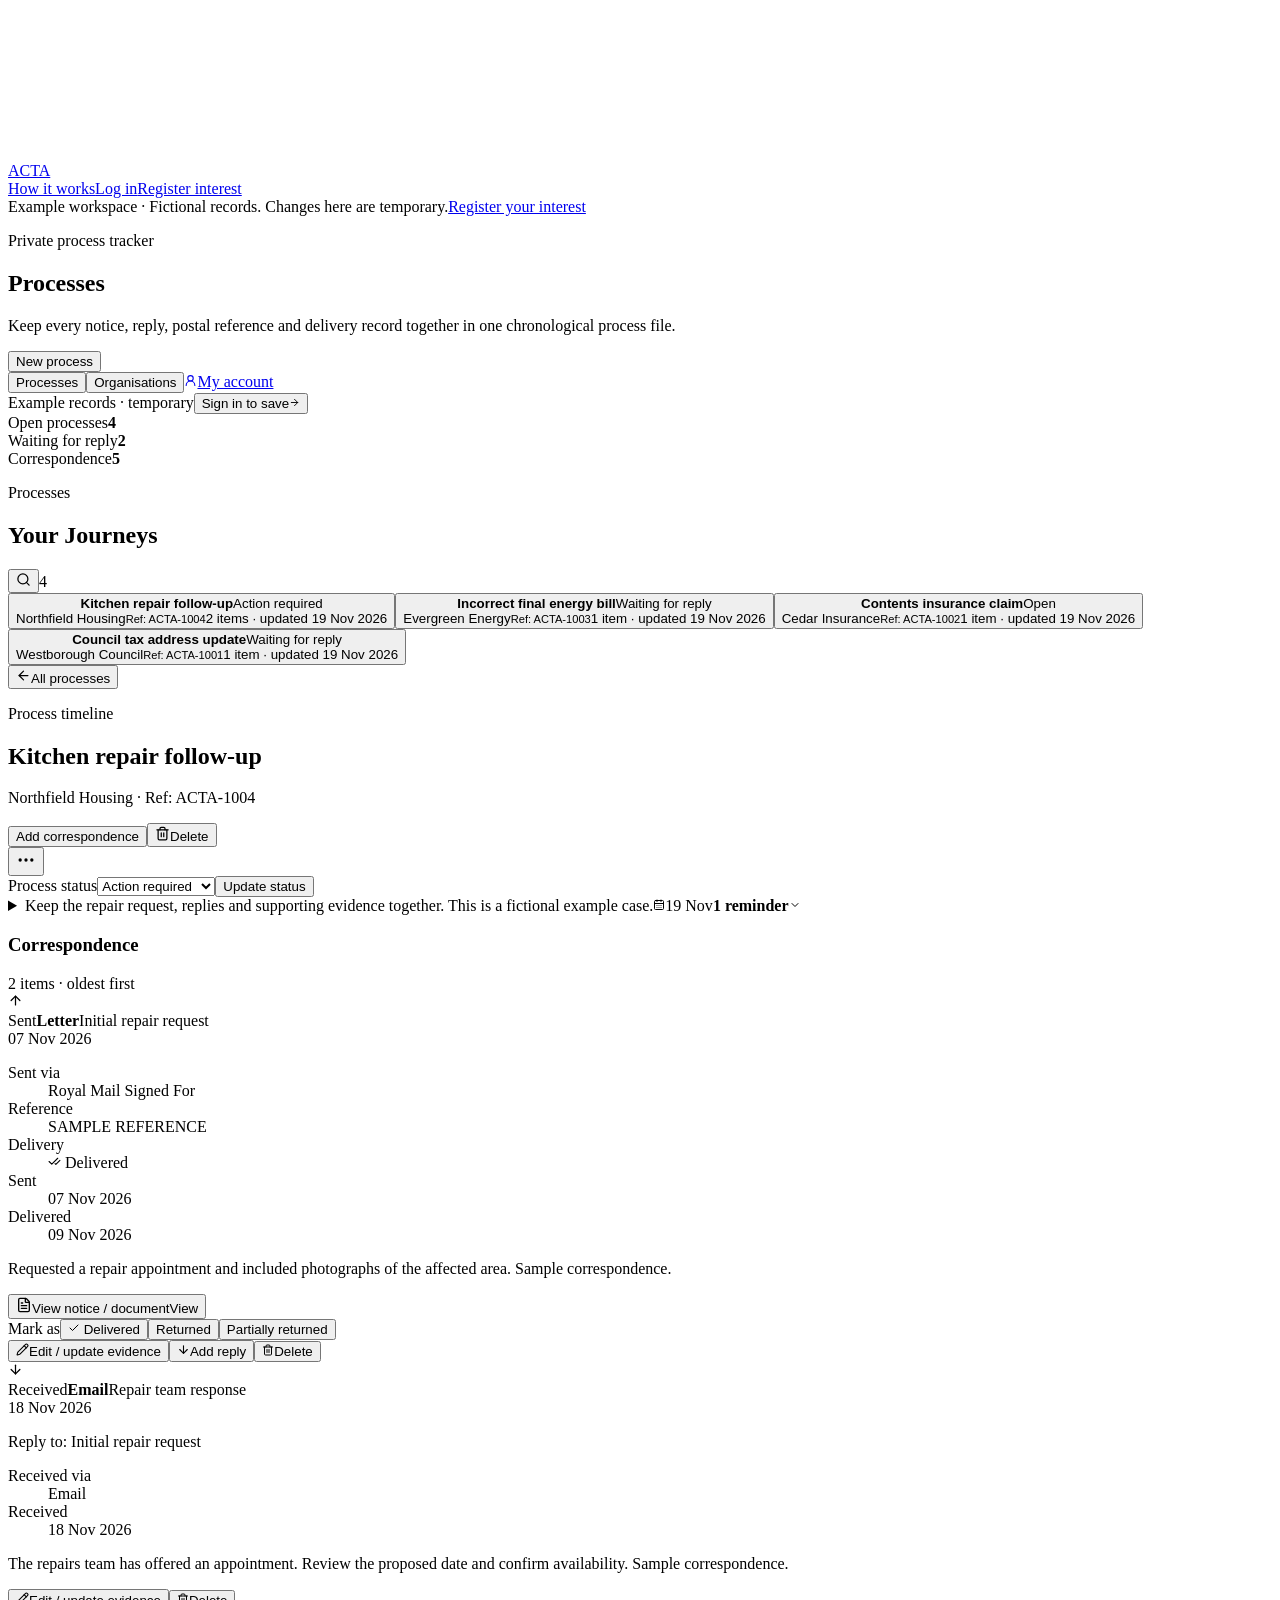
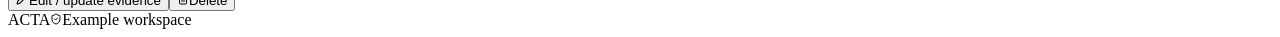
==== demo.html @ 175e4657 "Add demo.html for faithful ACTA site reproduction" ====
<!DOCTYPE html><html lang="en"><head><meta charset="utf-8"><meta name="viewport" content="width=device-width,initial-scale=1"><meta name="description" content="ACTA private club correspondence tracking and records"><meta name="theme-color" content="#040710"><link rel="stylesheet" href="./site.css"><link rel="stylesheet" href="./overrides.css"><link rel="icon" href="./favicon.svg"><title>ACTA — Private members’ club & correspondence workspace</title></head><body class="antialiased" data-page="demo"><div class="kinetic-grid"><canvas class="kinetic-grid-canvas" aria-hidden="true"></canvas><div class="kinetic-grid-content"><header class="website-header"><a class="brand" href="./index.html" aria-label="ACTA home"><span>ACTA</span></a><nav aria-label="Website navigation"><a class="header-how" href="./index.html#how-it-works">How it works</a><a href="./login.html">Log in</a><a class="site-button small" href="./index.html#register-interest">Register interest</a></nav></header><div class="demo-banner">Example workspace · Fictional records. Changes here are temporary.<a href="./index.html#register-interest">Register your interest</a></div><div class="simple-app"><main class="simple-main"><section class="journey-hero" aria-labelledby="page-title"><div class="simple-heading"><div><p class="eyebrow">Private process tracker</p><h1 id="page-title">Processes</h1><p class="page-intro">Keep every notice, reply, postal reference and delivery record together in one chronological process file.</p></div><div class="hero-tools"><button type="button" class="btn primary ">New process</button><nav aria-label="Workspace sections"><button aria-current="page">Processes</button><button>Organisations</button><a href="./index.html#register-interest"><svg xmlns="http://www.w3.org/2000/svg" width="13" height="13" viewBox="0 0 24 24" fill="none" stroke="currentColor" stroke-width="2" stroke-linecap="round" stroke-linejoin="round" class="lucide lucide-user-round" aria-hidden="true"><circle cx="12" cy="8" r="5"></circle><path d="M20 21a8 8 0 0 0-16 0"></path></svg>My account</a></nav><div class="workspace-note is-example"><span>Example records · temporary</span><button>Sign in to save<svg xmlns="http://www.w3.org/2000/svg" width="11" height="11" viewBox="0 0 24 24" fill="none" stroke="currentColor" stroke-width="2" stroke-linecap="round" stroke-linejoin="round" class="lucide lucide-arrow-right" aria-hidden="true"><path d="M5 12h14"></path><path d="m12 5 7 7-7 7"></path></svg></button></div></div></div><div class="journey-stats" aria-label="Journey overview"><div><span>Open processes</span><strong>4</strong></div><div><span>Waiting for reply</span><strong>2</strong></div><div><span>Correspondence</span><strong>5</strong></div></div></section><div class="journey-workspace has-processes mobile-list"><aside class="processes-panel"><div class="list-heading"><div><p class="eyebrow">Processes</p><h2>Your Journeys</h2></div><div class="list-tools"><button class="icon-btn" aria-label="Find or filter processes" aria-expanded="false"><svg xmlns="http://www.w3.org/2000/svg" width="15" height="15" viewBox="0 0 24 24" fill="none" stroke="currentColor" stroke-width="2" stroke-linecap="round" stroke-linejoin="round" class="lucide lucide-search" aria-hidden="true"><path d="m21 21-4.34-4.34"></path><circle cx="11" cy="11" r="8"></circle></svg></button><span class="process-count">4</span></div></div><div class="process-list"><button class="process-item selected" aria-pressed="true"><div class="process-item-top"><strong>Kitchen repair follow-up</strong><span class="status status-action"><i></i>Action required</span></div><span class="process-counterparty">Northfield Housing</span><small>Ref: ACTA-1004</small><span class="process-item-meta">2 items · updated 19 Nov 2026</span></button><button class="process-item " aria-pressed="false"><div class="process-item-top"><strong>Incorrect final energy bill</strong><span class="status status-waiting"><i></i>Waiting for reply</span></div><span class="process-counterparty">Evergreen Energy</span><small>Ref: ACTA-1003</small><span class="process-item-meta">1 item · updated 19 Nov 2026</span></button><button class="process-item " aria-pressed="false"><div class="process-item-top"><strong>Contents insurance claim</strong><span class="status status-open"><i></i>Open</span></div><span class="process-counterparty">Cedar Insurance</span><small>Ref: ACTA-1002</small><span class="process-item-meta">1 item · updated 19 Nov 2026</span></button><button class="process-item " aria-pressed="false"><div class="process-item-top"><strong>Council tax address update</strong><span class="status status-waiting"><i></i>Waiting for reply</span></div><span class="process-counterparty">Westborough Council</span><small>Ref: ACTA-1001</small><span class="process-item-meta">1 item · updated 19 Nov 2026</span></button></div></aside><section class="process-detail"><button class="back-to-list"><svg xmlns="http://www.w3.org/2000/svg" width="15" height="15" viewBox="0 0 24 24" fill="none" stroke="currentColor" stroke-width="2" stroke-linecap="round" stroke-linejoin="round" class="lucide lucide-arrow-left" aria-hidden="true"><path d="m12 19-7-7 7-7"></path><path d="M19 12H5"></path></svg>All processes</button><div class="process-detail-head"><div><p class="eyebrow">Process timeline</p><h2>Kitchen repair follow-up</h2><p>Northfield Housing <span>·</span> Ref: ACTA-1004</p></div><div class="process-head-actions"><button type="button" class="btn primary ">Add correspondence</button><button class="process-delete-button" type="button" aria-label="Delete process" title="Delete process"><svg xmlns="http://www.w3.org/2000/svg" width="15" height="15" viewBox="0 0 24 24" fill="none" stroke="currentColor" stroke-width="2" stroke-linecap="round" stroke-linejoin="round" class="lucide lucide-trash2 lucide-trash-2" aria-hidden="true"><path d="M10 11v6"></path><path d="M14 11v6"></path><path d="M19 6v14a2 2 0 0 1-2 2H7a2 2 0 0 1-2-2V6"></path><path d="M3 6h18"></path><path d="M8 6V4a2 2 0 0 1 2-2h4a2 2 0 0 1 2 2v2"></path></svg><span>Delete</span></button><div class="more-wrap"><button class="icon-btn" aria-label="More process options" aria-expanded="false"><svg xmlns="http://www.w3.org/2000/svg" width="20" height="20" viewBox="0 0 24 24" fill="none" stroke="currentColor" stroke-width="2" stroke-linecap="round" stroke-linejoin="round" class="lucide lucide-ellipsis" aria-hidden="true"><circle cx="12" cy="12" r="1"></circle><circle cx="19" cy="12" r="1"></circle><circle cx="5" cy="12" r="1"></circle></svg></button></div></div></div><form class="process-status-form"><div class="process-status-row"><label for="process-status">Process status</label><select id="process-status"><option>Open</option><option>Waiting for reply</option><option selected="">Action required</option><option>Closed</option></select><button type="submit" class="btn secondary ">Update status</button></div></form><details class="process-notes"><summary aria-label="Notes &amp; follow-up"><span class="process-notes-label">Keep the repair request, replies and supporting evidence together. This is a fictional example case.</span><span><svg xmlns="http://www.w3.org/2000/svg" width="12" height="12" viewBox="0 0 24 24" fill="none" stroke="currentColor" stroke-width="2" stroke-linecap="round" stroke-linejoin="round" class="lucide lucide-calendar-days" aria-hidden="true"><path d="M8 2v3"></path><path d="M16 2v3"></path><rect x="3" y="3" width="18" height="18" rx="2"></rect><path d="M3 9h18"></path><path d="M8 13h.01"></path><path d="M12 13h.01"></path><path d="M16 13h.01"></path><path d="M8 17h.01"></path><path d="M12 17h.01"></path><path d="M16 17h.01"></path></svg>19 Nov</span><b>1 reminder</b><svg xmlns="http://www.w3.org/2000/svg" width="12" height="12" viewBox="0 0 24 24" fill="none" stroke="currentColor" stroke-width="2" stroke-linecap="round" stroke-linejoin="round" class="lucide lucide-chevron-down notes-chevron" aria-hidden="true"><path d="m6 9 6 6 6-6"></path></svg></summary><div><p>Keep the repair request, replies and supporting evidence together. This is a fictional example case.</p><p><strong>Next step:</strong> Review the latest reply and confirm an appointment · 19 November 2026</p><label class="simple-task "><input type="checkbox"/><span>Confirm the repair appointment<small>19 November 2026</small></span></label><button class="text-link"><svg xmlns="http://www.w3.org/2000/svg" width="13" height="13" viewBox="0 0 24 24" fill="none" stroke="currentColor" stroke-width="2" stroke-linecap="round" stroke-linejoin="round" class="lucide lucide-pencil" aria-hidden="true"><path d="M21.174 6.812a1 1 0 0 0-3.986-3.987L3.842 16.174a2 2 0 0 0-.5.83l-1.321 4.352a.5.5 0 0 0 .623.622l4.353-1.32a2 2 0 0 0 .83-.497z"></path><path d="m15 5 4 4"></path></svg>Edit notes &amp; follow-up</button></div></details><div class="timeline-heading sr-only"><h3>Correspondence</h3><span>2 items · oldest first</span></div><div class="simple-timeline"><article class="simple-entry sent" id="entry-sample-entry-1"><span class="entry-rail"><svg xmlns="http://www.w3.org/2000/svg" width="15" height="15" viewBox="0 0 24 24" fill="none" stroke="currentColor" stroke-width="2" stroke-linecap="round" stroke-linejoin="round" class="lucide lucide-arrow-up" aria-hidden="true"><path d="m5 12 7-7 7 7"></path><path d="M12 19V5"></path></svg></span><div class="simple-entry-card"><div class="entry-head"><div><span class="entry-direction sent">Sent</span><strong>Letter</strong><span class="entry-subject">Initial repair request</span></div><time dateTime="2026-11-07">07 Nov 2026</time></div><dl class="entry-facts"><div><dt>Sent via</dt><dd>Royal Mail Signed For</dd></div><div><dt>Reference</dt><dd>SAMPLE REFERENCE</dd></div><div><dt>Delivery</dt><dd class="delivered"><svg xmlns="http://www.w3.org/2000/svg" width="13" height="13" viewBox="0 0 24 24" fill="none" stroke="currentColor" stroke-width="2" stroke-linecap="round" stroke-linejoin="round" class="lucide lucide-check-check" aria-hidden="true"><path d="M18 6 7 17l-5-5"></path><path d="m22 10-7.5 7.5L13 16"></path></svg> Delivered</dd></div><div><dt>Sent</dt><dd>07 Nov 2026</dd></div><div><dt>Delivered</dt><dd>09 Nov 2026</dd></div></dl><p class="entry-notes">Requested a repair appointment and included photographs of the affected area. Sample correspondence.</p><div class="entry-files"><button class="evidence-file"><svg xmlns="http://www.w3.org/2000/svg" width="16" height="16" viewBox="0 0 24 24" fill="none" stroke="currentColor" stroke-width="2" stroke-linecap="round" stroke-linejoin="round" class="lucide lucide-file-text" aria-hidden="true"><path d="M6 22a2 2 0 0 1-2-2V4a2 2 0 0 1 2-2h8a2.4 2.4 0 0 1 1.704.706l3.588 3.588A2.4 2.4 0 0 1 20 8v12a2 2 0 0 1-2 2z"></path><path d="M14 2v5a1 1 0 0 0 1 1h5"></path><path d="M10 9H8"></path><path d="M16 13H8"></path><path d="M16 17H8"></path></svg><span>View notice / document</span><span class="file-view">View</span></button></div><div class="delivery-actions" role="group" aria-label="Delivery outcome for Initial repair request" aria-busy="false"><span>Mark as</span><button type="button" aria-pressed="true" title="Click again to clear"><svg xmlns="http://www.w3.org/2000/svg" width="12" height="12" viewBox="0 0 24 24" fill="none" stroke="currentColor" stroke-width="2" stroke-linecap="round" stroke-linejoin="round" class="lucide lucide-check" aria-hidden="true"><path d="M20 6 9 17l-5-5"></path></svg> Delivered</button><button type="button" aria-pressed="false"> Returned</button><button type="button" aria-pressed="false"> Partially returned</button></div><div class="entry-actions"><button><svg xmlns="http://www.w3.org/2000/svg" width="13" height="13" viewBox="0 0 24 24" fill="none" stroke="currentColor" stroke-width="2" stroke-linecap="round" stroke-linejoin="round" class="lucide lucide-pencil" aria-hidden="true"><path d="M21.174 6.812a1 1 0 0 0-3.986-3.987L3.842 16.174a2 2 0 0 0-.5.83l-1.321 4.352a.5.5 0 0 0 .623.622l4.353-1.32a2 2 0 0 0 .83-.497z"></path><path d="m15 5 4 4"></path></svg>Edit / update evidence</button><button><svg xmlns="http://www.w3.org/2000/svg" width="13" height="13" viewBox="0 0 24 24" fill="none" stroke="currentColor" stroke-width="2" stroke-linecap="round" stroke-linejoin="round" class="lucide lucide-arrow-down" aria-hidden="true"><path d="M12 5v14"></path><path d="m19 12-7 7-7-7"></path></svg>Add reply</button><button type="button" class="delete-entry" aria-label="Delete correspondence: Initial repair request"><svg xmlns="http://www.w3.org/2000/svg" width="12" height="12" viewBox="0 0 24 24" fill="none" stroke="currentColor" stroke-width="2" stroke-linecap="round" stroke-linejoin="round" class="lucide lucide-trash2 lucide-trash-2" aria-hidden="true"><path d="M10 11v6"></path><path d="M14 11v6"></path><path d="M19 6v14a2 2 0 0 1-2 2H7a2 2 0 0 1-2-2V6"></path><path d="M3 6h18"></path><path d="M8 6V4a2 2 0 0 1 2-2h4a2 2 0 0 1 2 2v2"></path></svg>Delete</button></div></div></article><article class="simple-entry received" id="entry-sample-entry-2"><span class="entry-rail"><svg xmlns="http://www.w3.org/2000/svg" width="15" height="15" viewBox="0 0 24 24" fill="none" stroke="currentColor" stroke-width="2" stroke-linecap="round" stroke-linejoin="round" class="lucide lucide-arrow-down" aria-hidden="true"><path d="M12 5v14"></path><path d="m19 12-7 7-7-7"></path></svg></span><div class="simple-entry-card"><div class="entry-head"><div><span class="entry-direction received">Received</span><strong>Email</strong><span class="entry-subject">Repair team response</span></div><time dateTime="2026-11-18">18 Nov 2026</time></div><p class="reply-reference">Reply to: Initial repair request</p><dl class="entry-facts"><div><dt>Received via</dt><dd>Email</dd></div><div><dt>Received</dt><dd>18 Nov 2026</dd></div></dl><p class="entry-notes">The repairs team has offered an appointment. Review the proposed date and confirm availability. Sample correspondence.</p><div class="entry-actions"><button><svg xmlns="http://www.w3.org/2000/svg" width="13" height="13" viewBox="0 0 24 24" fill="none" stroke="currentColor" stroke-width="2" stroke-linecap="round" stroke-linejoin="round" class="lucide lucide-pencil" aria-hidden="true"><path d="M21.174 6.812a1 1 0 0 0-3.986-3.987L3.842 16.174a2 2 0 0 0-.5.83l-1.321 4.352a.5.5 0 0 0 .623.622l4.353-1.32a2 2 0 0 0 .83-.497z"></path><path d="m15 5 4 4"></path></svg>Edit / update evidence</button><button type="button" class="delete-entry" aria-label="Delete correspondence: Repair team response"><svg xmlns="http://www.w3.org/2000/svg" width="12" height="12" viewBox="0 0 24 24" fill="none" stroke="currentColor" stroke-width="2" stroke-linecap="round" stroke-linejoin="round" class="lucide lucide-trash2 lucide-trash-2" aria-hidden="true"><path d="M10 11v6"></path><path d="M14 11v6"></path><path d="M19 6v14a2 2 0 0 1-2 2H7a2 2 0 0 1-2-2V6"></path><path d="M3 6h18"></path><path d="M8 6V4a2 2 0 0 1 2-2h4a2 2 0 0 1 2 2v2"></path></svg>Delete</button></div></div></article></div></section></div><footer class="simple-footer"><span>ACTA</span><span><svg xmlns="http://www.w3.org/2000/svg" width="12" height="12" viewBox="0 0 24 24" fill="none" stroke="currentColor" stroke-width="2" stroke-linecap="round" stroke-linejoin="round" class="lucide lucide-shield-check" aria-hidden="true"><path d="M20 13c0 5-3.5 7.5-7.66 8.95a1 1 0 0 1-.67-.01C7.5 20.5 4 18 4 13V6a1 1 0 0 1 1-1c2 0 4.5-1.2 6.24-2.72a1.17 1.17 0 0 1 1.52 0C14.51 3.81 17 5 19 5a1 1 0 0 1 1 1z"></path><path d="m9 12 2 2 4-4"></path></svg>Example workspace</span></footer></main></div></div></div><script src="./app.js" defer></script></body></html>
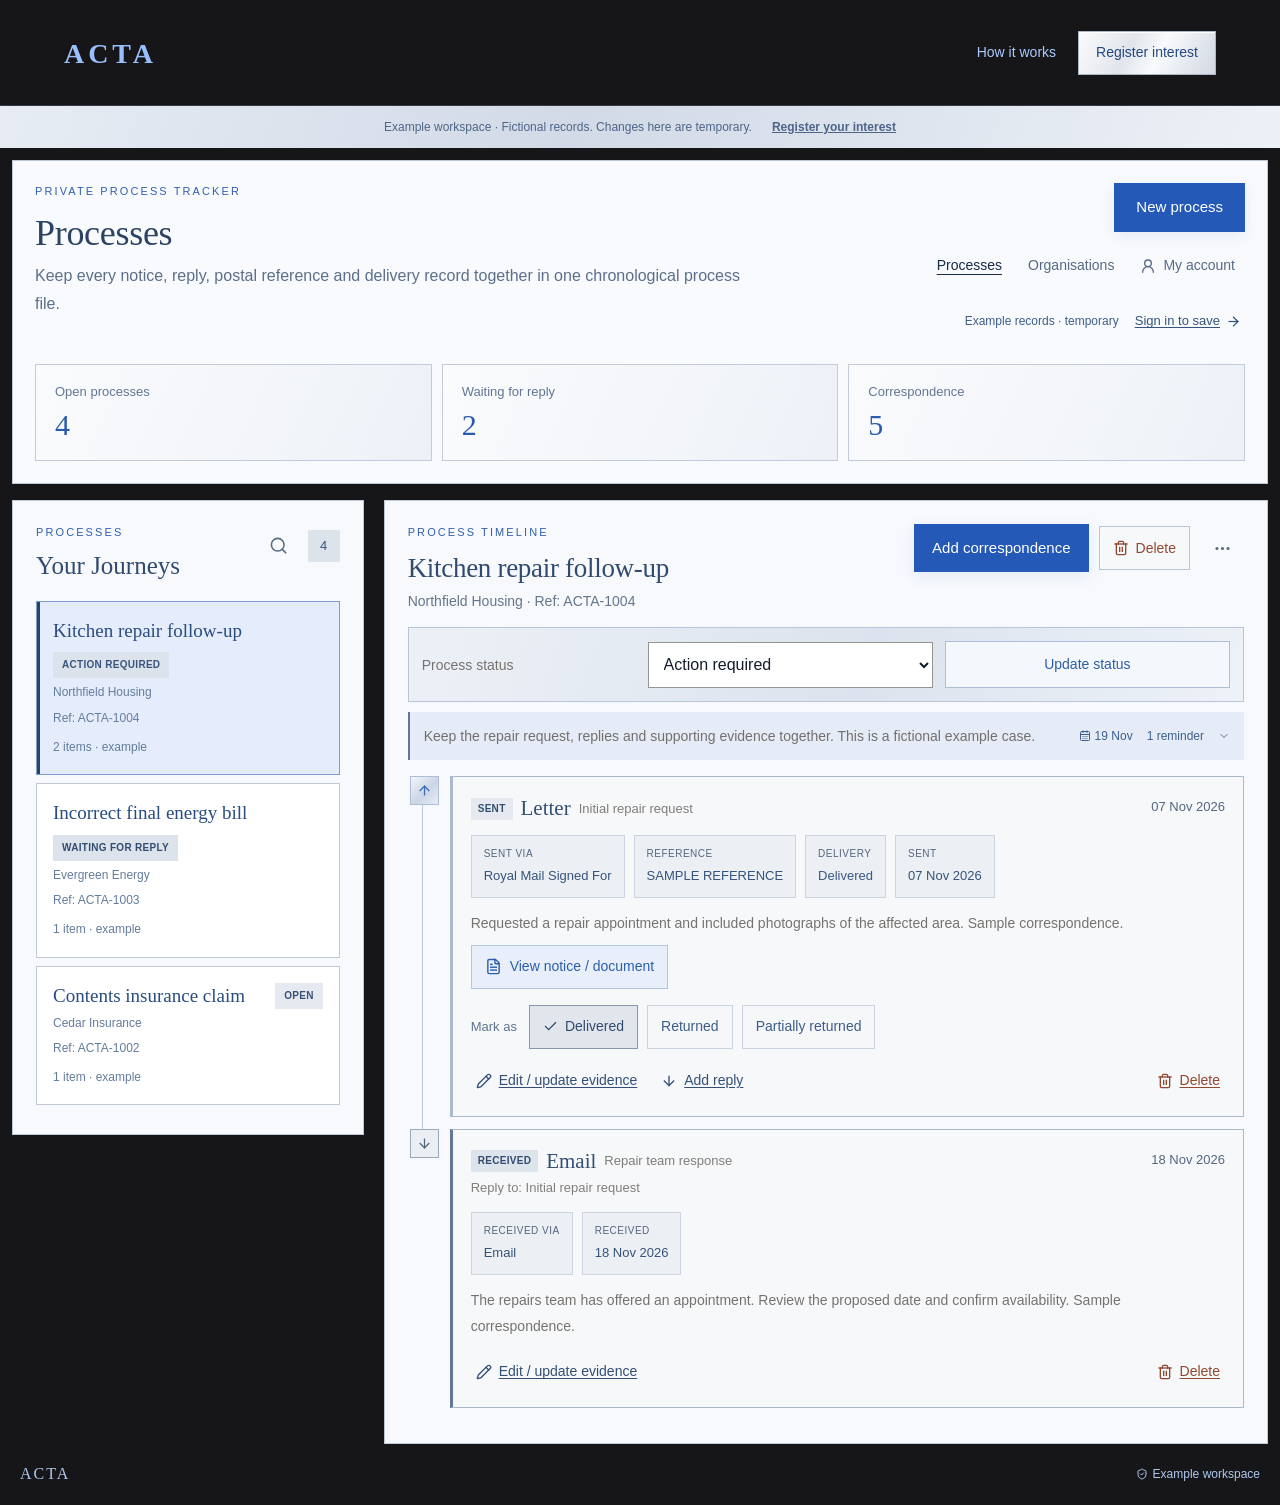
==== commit 459a31a8: "Remove login navigation and waitlist icons for ACTA" ====
--- a/demo.html
+++ b/demo.html
@@ -1 +1 @@
-<!DOCTYPE html><html lang="en"><head><meta charset="utf-8"><meta name="viewport" content="width=device-width,initial-scale=1"><meta name="description" content="ACTA private club correspondence tracking and records"><meta name="theme-color" content="#040710"><link rel="stylesheet" href="./site.css"><link rel="stylesheet" href="./overrides.css"><link rel="icon" href="./favicon.svg"><title>ACTA — Private members’ club & correspondence workspace</title></head><body class="antialiased" data-page="demo"><div class="kinetic-grid"><canvas class="kinetic-grid-canvas" aria-hidden="true"></canvas><div class="kinetic-grid-content"><header class="website-header"><a class="brand" href="./index.html" aria-label="ACTA home"><span>ACTA</span></a><nav aria-label="Website navigation"><a class="header-how" href="./index.html#how-it-works">How it works</a><a href="./login.html">Log in</a><a class="site-button small" href="./index.html#register-interest">Register interest</a></nav></header><div class="demo-banner">Example workspace · Fictional records. Changes here are temporary.<a href="./index.html#register-interest">Register your interest</a></div><div class="simple-app"><main class="simple-main"><section class="journey-hero" aria-labelledby="page-title"><div class="simple-heading"><div><p class="eyebrow">Private process tracker</p><h1 id="page-title">Processes</h1><p class="page-intro">Keep every notice, reply, postal reference and delivery record together in one chronological process file.</p></div><div class="hero-tools"><button type="button" class="btn primary ">New process</button><nav aria-label="Workspace sections"><button aria-current="page">Processes</button><button>Organisations</button><a href="./index.html#register-interest"><svg xmlns="http://www.w3.org/2000/svg" width="13" height="13" viewBox="0 0 24 24" fill="none" stroke="currentColor" stroke-width="2" stroke-linecap="round" stroke-linejoin="round" class="lucide lucide-user-round" aria-hidden="true"><circle cx="12" cy="8" r="5"></circle><path d="M20 21a8 8 0 0 0-16 0"></path></svg>My account</a></nav><div class="workspace-note is-example"><span>Example records · temporary</span><button>Sign in to save<svg xmlns="http://www.w3.org/2000/svg" width="11" height="11" viewBox="0 0 24 24" fill="none" stroke="currentColor" stroke-width="2" stroke-linecap="round" stroke-linejoin="round" class="lucide lucide-arrow-right" aria-hidden="true"><path d="M5 12h14"></path><path d="m12 5 7 7-7 7"></path></svg></button></div></div></div><div class="journey-stats" aria-label="Journey overview"><div><span>Open processes</span><strong>4</strong></div><div><span>Waiting for reply</span><strong>2</strong></div><div><span>Correspondence</span><strong>5</strong></div></div></section><div class="journey-workspace has-processes mobile-list"><aside class="processes-panel"><div class="list-heading"><div><p class="eyebrow">Processes</p><h2>Your Journeys</h2></div><div class="list-tools"><button class="icon-btn" aria-label="Find or filter processes" aria-expanded="false"><svg xmlns="http://www.w3.org/2000/svg" width="15" height="15" viewBox="0 0 24 24" fill="none" stroke="currentColor" stroke-width="2" stroke-linecap="round" stroke-linejoin="round" class="lucide lucide-search" aria-hidden="true"><path d="m21 21-4.34-4.34"></path><circle cx="11" cy="11" r="8"></circle></svg></button><span class="process-count">4</span></div></div><div class="process-list"><button class="process-item selected" aria-pressed="true"><div class="process-item-top"><strong>Kitchen repair follow-up</strong><span class="status status-action"><i></i>Action required</span></div><span class="process-counterparty">Northfield Housing</span><small>Ref: ACTA-1004</small><span class="process-item-meta">2 items · updated 19 Nov 2026</span></button><button class="process-item " aria-pressed="false"><div class="process-item-top"><strong>Incorrect final energy bill</strong><span class="status status-waiting"><i></i>Waiting for reply</span></div><span class="process-counterparty">Evergreen Energy</span><small>Ref: ACTA-1003</small><span class="process-item-meta">1 item · updated 19 Nov 2026</span></button><button class="process-item " aria-pressed="false"><div class="process-item-top"><strong>Contents insurance claim</strong><span class="status status-open"><i></i>Open</span></div><span class="process-counterparty">Cedar Insurance</span><small>Ref: ACTA-1002</small><span class="process-item-meta">1 item · updated 19 Nov 2026</span></button><button class="process-item " aria-pressed="false"><div class="process-item-top"><strong>Council tax address update</strong><span class="status status-waiting"><i></i>Waiting for reply</span></div><span class="process-counterparty">Westborough Council</span><small>Ref: ACTA-1001</small><span class="process-item-meta">1 item · updated 19 Nov 2026</span></button></div></aside><section class="process-detail"><button class="back-to-list"><svg xmlns="http://www.w3.org/2000/svg" width="15" height="15" viewBox="0 0 24 24" fill="none" stroke="currentColor" stroke-width="2" stroke-linecap="round" stroke-linejoin="round" class="lucide lucide-arrow-left" aria-hidden="true"><path d="m12 19-7-7 7-7"></path><path d="M19 12H5"></path></svg>All processes</button><div class="process-detail-head"><div><p class="eyebrow">Process timeline</p><h2>Kitchen repair follow-up</h2><p>Northfield Housing <span>·</span> Ref: ACTA-1004</p></div><div class="process-head-actions"><button type="button" class="btn primary ">Add correspondence</button><button class="process-delete-button" type="button" aria-label="Delete process" title="Delete process"><svg xmlns="http://www.w3.org/2000/svg" width="15" height="15" viewBox="0 0 24 24" fill="none" stroke="currentColor" stroke-width="2" stroke-linecap="round" stroke-linejoin="round" class="lucide lucide-trash2 lucide-trash-2" aria-hidden="true"><path d="M10 11v6"></path><path d="M14 11v6"></path><path d="M19 6v14a2 2 0 0 1-2 2H7a2 2 0 0 1-2-2V6"></path><path d="M3 6h18"></path><path d="M8 6V4a2 2 0 0 1 2-2h4a2 2 0 0 1 2 2v2"></path></svg><span>Delete</span></button><div class="more-wrap"><button class="icon-btn" aria-label="More process options" aria-expanded="false"><svg xmlns="http://www.w3.org/2000/svg" width="20" height="20" viewBox="0 0 24 24" fill="none" stroke="currentColor" stroke-width="2" stroke-linecap="round" stroke-linejoin="round" class="lucide lucide-ellipsis" aria-hidden="true"><circle cx="12" cy="12" r="1"></circle><circle cx="19" cy="12" r="1"></circle><circle cx="5" cy="12" r="1"></circle></svg></button></div></div></div><form class="process-status-form"><div class="process-status-row"><label for="process-status">Process status</label><select id="process-status"><option>Open</option><option>Waiting for reply</option><option selected="">Action required</option><option>Closed</option></select><button type="submit" class="btn secondary ">Update status</button></div></form><details class="process-notes"><summary aria-label="Notes &amp; follow-up"><span class="process-notes-label">Keep the repair request, replies and supporting evidence together. This is a fictional example case.</span><span><svg xmlns="http://www.w3.org/2000/svg" width="12" height="12" viewBox="0 0 24 24" fill="none" stroke="currentColor" stroke-width="2" stroke-linecap="round" stroke-linejoin="round" class="lucide lucide-calendar-days" aria-hidden="true"><path d="M8 2v3"></path><path d="M16 2v3"></path><rect x="3" y="3" width="18" height="18" rx="2"></rect><path d="M3 9h18"></path><path d="M8 13h.01"></path><path d="M12 13h.01"></path><path d="M16 13h.01"></path><path d="M8 17h.01"></path><path d="M12 17h.01"></path><path d="M16 17h.01"></path></svg>19 Nov</span><b>1 reminder</b><svg xmlns="http://www.w3.org/2000/svg" width="12" height="12" viewBox="0 0 24 24" fill="none" stroke="currentColor" stroke-width="2" stroke-linecap="round" stroke-linejoin="round" class="lucide lucide-chevron-down notes-chevron" aria-hidden="true"><path d="m6 9 6 6 6-6"></path></svg></summary><div><p>Keep the repair request, replies and supporting evidence together. This is a fictional example case.</p><p><strong>Next step:</strong> Review the latest reply and confirm an appointment · 19 November 2026</p><label class="simple-task "><input type="checkbox"/><span>Confirm the repair appointment<small>19 November 2026</small></span></label><button class="text-link"><svg xmlns="http://www.w3.org/2000/svg" width="13" height="13" viewBox="0 0 24 24" fill="none" stroke="currentColor" stroke-width="2" stroke-linecap="round" stroke-linejoin="round" class="lucide lucide-pencil" aria-hidden="true"><path d="M21.174 6.812a1 1 0 0 0-3.986-3.987L3.842 16.174a2 2 0 0 0-.5.83l-1.321 4.352a.5.5 0 0 0 .623.622l4.353-1.32a2 2 0 0 0 .83-.497z"></path><path d="m15 5 4 4"></path></svg>Edit notes &amp; follow-up</button></div></details><div class="timeline-heading sr-only"><h3>Correspondence</h3><span>2 items · oldest first</span></div><div class="simple-timeline"><article class="simple-entry sent" id="entry-sample-entry-1"><span class="entry-rail"><svg xmlns="http://www.w3.org/2000/svg" width="15" height="15" viewBox="0 0 24 24" fill="none" stroke="currentColor" stroke-width="2" stroke-linecap="round" stroke-linejoin="round" class="lucide lucide-arrow-up" aria-hidden="true"><path d="m5 12 7-7 7 7"></path><path d="M12 19V5"></path></svg></span><div class="simple-entry-card"><div class="entry-head"><div><span class="entry-direction sent">Sent</span><strong>Letter</strong><span class="entry-subject">Initial repair request</span></div><time dateTime="2026-11-07">07 Nov 2026</time></div><dl class="entry-facts"><div><dt>Sent via</dt><dd>Royal Mail Signed For</dd></div><div><dt>Reference</dt><dd>SAMPLE REFERENCE</dd></div><div><dt>Delivery</dt><dd class="delivered"><svg xmlns="http://www.w3.org/2000/svg" width="13" height="13" viewBox="0 0 24 24" fill="none" stroke="currentColor" stroke-width="2" stroke-linecap="round" stroke-linejoin="round" class="lucide lucide-check-check" aria-hidden="true"><path d="M18 6 7 17l-5-5"></path><path d="m22 10-7.5 7.5L13 16"></path></svg> Delivered</dd></div><div><dt>Sent</dt><dd>07 Nov 2026</dd></div><div><dt>Delivered</dt><dd>09 Nov 2026</dd></div></dl><p class="entry-notes">Requested a repair appointment and included photographs of the affected area. Sample correspondence.</p><div class="entry-files"><button class="evidence-file"><svg xmlns="http://www.w3.org/2000/svg" width="16" height="16" viewBox="0 0 24 24" fill="none" stroke="currentColor" stroke-width="2" stroke-linecap="round" stroke-linejoin="round" class="lucide lucide-file-text" aria-hidden="true"><path d="M6 22a2 2 0 0 1-2-2V4a2 2 0 0 1 2-2h8a2.4 2.4 0 0 1 1.704.706l3.588 3.588A2.4 2.4 0 0 1 20 8v12a2 2 0 0 1-2 2z"></path><path d="M14 2v5a1 1 0 0 0 1 1h5"></path><path d="M10 9H8"></path><path d="M16 13H8"></path><path d="M16 17H8"></path></svg><span>View notice / document</span><span class="file-view">View</span></button></div><div class="delivery-actions" role="group" aria-label="Delivery outcome for Initial repair request" aria-busy="false"><span>Mark as</span><button type="button" aria-pressed="true" title="Click again to clear"><svg xmlns="http://www.w3.org/2000/svg" width="12" height="12" viewBox="0 0 24 24" fill="none" stroke="currentColor" stroke-width="2" stroke-linecap="round" stroke-linejoin="round" class="lucide lucide-check" aria-hidden="true"><path d="M20 6 9 17l-5-5"></path></svg> Delivered</button><button type="button" aria-pressed="false"> Returned</button><button type="button" aria-pressed="false"> Partially returned</button></div><div class="entry-actions"><button><svg xmlns="http://www.w3.org/2000/svg" width="13" height="13" viewBox="0 0 24 24" fill="none" stroke="currentColor" stroke-width="2" stroke-linecap="round" stroke-linejoin="round" class="lucide lucide-pencil" aria-hidden="true"><path d="M21.174 6.812a1 1 0 0 0-3.986-3.987L3.842 16.174a2 2 0 0 0-.5.83l-1.321 4.352a.5.5 0 0 0 .623.622l4.353-1.32a2 2 0 0 0 .83-.497z"></path><path d="m15 5 4 4"></path></svg>Edit / update evidence</button><button><svg xmlns="http://www.w3.org/2000/svg" width="13" height="13" viewBox="0 0 24 24" fill="none" stroke="currentColor" stroke-width="2" stroke-linecap="round" stroke-linejoin="round" class="lucide lucide-arrow-down" aria-hidden="true"><path d="M12 5v14"></path><path d="m19 12-7 7-7-7"></path></svg>Add reply</button><button type="button" class="delete-entry" aria-label="Delete correspondence: Initial repair request"><svg xmlns="http://www.w3.org/2000/svg" width="12" height="12" viewBox="0 0 24 24" fill="none" stroke="currentColor" stroke-width="2" stroke-linecap="round" stroke-linejoin="round" class="lucide lucide-trash2 lucide-trash-2" aria-hidden="true"><path d="M10 11v6"></path><path d="M14 11v6"></path><path d="M19 6v14a2 2 0 0 1-2 2H7a2 2 0 0 1-2-2V6"></path><path d="M3 6h18"></path><path d="M8 6V4a2 2 0 0 1 2-2h4a2 2 0 0 1 2 2v2"></path></svg>Delete</button></div></div></article><article class="simple-entry received" id="entry-sample-entry-2"><span class="entry-rail"><svg xmlns="http://www.w3.org/2000/svg" width="15" height="15" viewBox="0 0 24 24" fill="none" stroke="currentColor" stroke-width="2" stroke-linecap="round" stroke-linejoin="round" class="lucide lucide-arrow-down" aria-hidden="true"><path d="M12 5v14"></path><path d="m19 12-7 7-7-7"></path></svg></span><div class="simple-entry-card"><div class="entry-head"><div><span class="entry-direction received">Received</span><strong>Email</strong><span class="entry-subject">Repair team response</span></div><time dateTime="2026-11-18">18 Nov 2026</time></div><p class="reply-reference">Reply to: Initial repair request</p><dl class="entry-facts"><div><dt>Received via</dt><dd>Email</dd></div><div><dt>Received</dt><dd>18 Nov 2026</dd></div></dl><p class="entry-notes">The repairs team has offered an appointment. Review the proposed date and confirm availability. Sample correspondence.</p><div class="entry-actions"><button><svg xmlns="http://www.w3.org/2000/svg" width="13" height="13" viewBox="0 0 24 24" fill="none" stroke="currentColor" stroke-width="2" stroke-linecap="round" stroke-linejoin="round" class="lucide lucide-pencil" aria-hidden="true"><path d="M21.174 6.812a1 1 0 0 0-3.986-3.987L3.842 16.174a2 2 0 0 0-.5.83l-1.321 4.352a.5.5 0 0 0 .623.622l4.353-1.32a2 2 0 0 0 .83-.497z"></path><path d="m15 5 4 4"></path></svg>Edit / update evidence</button><button type="button" class="delete-entry" aria-label="Delete correspondence: Repair team response"><svg xmlns="http://www.w3.org/2000/svg" width="12" height="12" viewBox="0 0 24 24" fill="none" stroke="currentColor" stroke-width="2" stroke-linecap="round" stroke-linejoin="round" class="lucide lucide-trash2 lucide-trash-2" aria-hidden="true"><path d="M10 11v6"></path><path d="M14 11v6"></path><path d="M19 6v14a2 2 0 0 1-2 2H7a2 2 0 0 1-2-2V6"></path><path d="M3 6h18"></path><path d="M8 6V4a2 2 0 0 1 2-2h4a2 2 0 0 1 2 2v2"></path></svg>Delete</button></div></div></article></div></section></div><footer class="simple-footer"><span>ACTA</span><span><svg xmlns="http://www.w3.org/2000/svg" width="12" height="12" viewBox="0 0 24 24" fill="none" stroke="currentColor" stroke-width="2" stroke-linecap="round" stroke-linejoin="round" class="lucide lucide-shield-check" aria-hidden="true"><path d="M20 13c0 5-3.5 7.5-7.66 8.95a1 1 0 0 1-.67-.01C7.5 20.5 4 18 4 13V6a1 1 0 0 1 1-1c2 0 4.5-1.2 6.24-2.72a1.17 1.17 0 0 1 1.52 0C14.51 3.81 17 5 19 5a1 1 0 0 1 1 1z"></path><path d="m9 12 2 2 4-4"></path></svg>Example workspace</span></footer></main></div></div></div><script src="./app.js" defer></script></body></html>+<!DOCTYPE html><html lang="en"><head><meta charset="utf-8"><meta name="viewport" content="width=device-width,initial-scale=1"><meta name="description" content="ACTA private club correspondence tracking and records"><meta name="theme-color" content="#040710"><link rel="stylesheet" href="./site.css"><link rel="stylesheet" href="./overrides.css"><link rel="icon" href="./favicon.svg"><title>ACTA — Private members’ club & correspondence workspace</title></head><body class="antialiased" data-page="demo"><div class="kinetic-grid"><canvas class="kinetic-grid-canvas" aria-hidden="true"></canvas><div class="kinetic-grid-content"><header class="website-header"><a class="brand" href="./index.html" aria-label="ACTA home"><span>ACTA</span></a><nav aria-label="Website navigation"><a class="header-how" href="./index.html#how-it-works">How it works</a><a class="site-button small" href="./index.html#register-interest">Register interest</a></nav></header><div class="demo-banner">Example workspace · Fictional records. Changes here are temporary.<a href="./index.html#register-interest">Register your interest</a></div><div class="simple-app"><main class="simple-main"><section class="journey-hero" aria-labelledby="page-title"><div class="simple-heading"><div><p class="eyebrow">Private process tracker</p><h1 id="page-title">Processes</h1><p class="page-intro">Keep every notice, reply, postal reference and delivery record together in one chronological process file.</p></div><div class="hero-tools"><button type="button" class="btn primary ">New process</button><nav aria-label="Workspace sections"><button aria-current="page">Processes</button><button>Organisations</button><a href="./index.html#register-interest"><svg xmlns="http://www.w3.org/2000/svg" width="13" height="13" viewBox="0 0 24 24" fill="none" stroke="currentColor" stroke-width="2" stroke-linecap="round" stroke-linejoin="round" class="lucide lucide-user-round" aria-hidden="true"><circle cx="12" cy="8" r="5"></circle><path d="M20 21a8 8 0 0 0-16 0"></path></svg>My account</a></nav><div class="workspace-note is-example"><span>Example records · temporary</span><button>Sign in to save<svg xmlns="http://www.w3.org/2000/svg" width="11" height="11" viewBox="0 0 24 24" fill="none" stroke="currentColor" stroke-width="2" stroke-linecap="round" stroke-linejoin="round" class="lucide lucide-arrow-right" aria-hidden="true"><path d="M5 12h14"></path><path d="m12 5 7 7-7 7"></path></svg></button></div></div></div><div class="journey-stats" aria-label="Journey overview"><div><span>Open processes</span><strong>4</strong></div><div><span>Waiting for reply</span><strong>2</strong></div><div><span>Correspondence</span><strong>5</strong></div></div></section><div class="journey-workspace has-processes mobile-list"><aside class="processes-panel"><div class="list-heading"><div><p class="eyebrow">Processes</p><h2>Your Journeys</h2></div><div class="list-tools"><button class="icon-btn" aria-label="Find or filter processes" aria-expanded="false"><svg xmlns="http://www.w3.org/2000/svg" width="15" height="15" viewBox="0 0 24 24" fill="none" stroke="currentColor" stroke-width="2" stroke-linecap="round" stroke-linejoin="round" class="lucide lucide-search" aria-hidden="true"><path d="m21 21-4.34-4.34"></path><circle cx="11" cy="11" r="8"></circle></svg></button><span class="process-count">4</span></div></div><div class="process-list"><button class="process-item selected" aria-pressed="true"><div class="process-item-top"><strong>Kitchen repair follow-up</strong><span class="status status-action"><i></i>Action required</span></div><span class="process-counterparty">Northfield Housing</span><small>Ref: ACTA-1004</small><span class="process-item-meta">2 items · updated 19 Nov 2026</span></button><button class="process-item " aria-pressed="false"><div class="process-item-top"><strong>Incorrect final energy bill</strong><span class="status status-waiting"><i></i>Waiting for reply</span></div><span class="process-counterparty">Evergreen Energy</span><small>Ref: ACTA-1003</small><span class="process-item-meta">1 item · updated 19 Nov 2026</span></button><button class="process-item " aria-pressed="false"><div class="process-item-top"><strong>Contents insurance claim</strong><span class="status status-open"><i></i>Open</span></div><span class="process-counterparty">Cedar Insurance</span><small>Ref: ACTA-1002</small><span class="process-item-meta">1 item · updated 19 Nov 2026</span></button><button class="process-item " aria-pressed="false"><div class="process-item-top"><strong>Council tax address update</strong><span class="status status-waiting"><i></i>Waiting for reply</span></div><span class="process-counterparty">Westborough Council</span><small>Ref: ACTA-1001</small><span class="process-item-meta">1 item · updated 19 Nov 2026</span></button></div></aside><section class="process-detail"><button class="back-to-list"><svg xmlns="http://www.w3.org/2000/svg" width="15" height="15" viewBox="0 0 24 24" fill="none" stroke="currentColor" stroke-width="2" stroke-linecap="round" stroke-linejoin="round" class="lucide lucide-arrow-left" aria-hidden="true"><path d="m12 19-7-7 7-7"></path><path d="M19 12H5"></path></svg>All processes</button><div class="process-detail-head"><div><p class="eyebrow">Process timeline</p><h2>Kitchen repair follow-up</h2><p>Northfield Housing <span>·</span> Ref: ACTA-1004</p></div><div class="process-head-actions"><button type="button" class="btn primary ">Add correspondence</button><button class="process-delete-button" type="button" aria-label="Delete process" title="Delete process"><svg xmlns="http://www.w3.org/2000/svg" width="15" height="15" viewBox="0 0 24 24" fill="none" stroke="currentColor" stroke-width="2" stroke-linecap="round" stroke-linejoin="round" class="lucide lucide-trash2 lucide-trash-2" aria-hidden="true"><path d="M10 11v6"></path><path d="M14 11v6"></path><path d="M19 6v14a2 2 0 0 1-2 2H7a2 2 0 0 1-2-2V6"></path><path d="M3 6h18"></path><path d="M8 6V4a2 2 0 0 1 2-2h4a2 2 0 0 1 2 2v2"></path></svg><span>Delete</span></button><div class="more-wrap"><button class="icon-btn" aria-label="More process options" aria-expanded="false"><svg xmlns="http://www.w3.org/2000/svg" width="20" height="20" viewBox="0 0 24 24" fill="none" stroke="currentColor" stroke-width="2" stroke-linecap="round" stroke-linejoin="round" class="lucide lucide-ellipsis" aria-hidden="true"><circle cx="12" cy="12" r="1"></circle><circle cx="19" cy="12" r="1"></circle><circle cx="5" cy="12" r="1"></circle></svg></button></div></div></div><form class="process-status-form"><div class="process-status-row"><label for="process-status">Process status</label><select id="process-status"><option>Open</option><option>Waiting for reply</option><option selected="">Action required</option><option>Closed</option></select><button type="submit" class="btn secondary ">Update status</button></div></form><details class="process-notes"><summary aria-label="Notes &amp; follow-up"><span class="process-notes-label">Keep the repair request, replies and supporting evidence together. This is a fictional example case.</span><span><svg xmlns="http://www.w3.org/2000/svg" width="12" height="12" viewBox="0 0 24 24" fill="none" stroke="currentColor" stroke-width="2" stroke-linecap="round" stroke-linejoin="round" class="lucide lucide-calendar-days" aria-hidden="true"><path d="M8 2v3"></path><path d="M16 2v3"></path><rect x="3" y="3" width="18" height="18" rx="2"></rect><path d="M3 9h18"></path><path d="M8 13h.01"></path><path d="M12 13h.01"></path><path d="M16 13h.01"></path><path d="M8 17h.01"></path><path d="M12 17h.01"></path><path d="M16 17h.01"></path></svg>19 Nov</span><b>1 reminder</b><svg xmlns="http://www.w3.org/2000/svg" width="12" height="12" viewBox="0 0 24 24" fill="none" stroke="currentColor" stroke-width="2" stroke-linecap="round" stroke-linejoin="round" class="lucide lucide-chevron-down notes-chevron" aria-hidden="true"><path d="m6 9 6 6 6-6"></path></svg></summary><div><p>Keep the repair request, replies and supporting evidence together. This is a fictional example case.</p><p><strong>Next step:</strong> Review the latest reply and confirm an appointment · 19 November 2026</p><label class="simple-task "><input type="checkbox"/><span>Confirm the repair appointment<small>19 November 2026</small></span></label><button class="text-link"><svg xmlns="http://www.w3.org/2000/svg" width="13" height="13" viewBox="0 0 24 24" fill="none" stroke="currentColor" stroke-width="2" stroke-linecap="round" stroke-linejoin="round" class="lucide lucide-pencil" aria-hidden="true"><path d="M21.174 6.812a1 1 0 0 0-3.986-3.987L3.842 16.174a2 2 0 0 0-.5.83l-1.321 4.352a.5.5 0 0 0 .623.622l4.353-1.32a2 2 0 0 0 .83-.497z"></path><path d="m15 5 4 4"></path></svg>Edit notes &amp; follow-up</button></div></details><div class="timeline-heading sr-only"><h3>Correspondence</h3><span>2 items · oldest first</span></div><div class="simple-timeline"><article class="simple-entry sent" id="entry-sample-entry-1"><span class="entry-rail"><svg xmlns="http://www.w3.org/2000/svg" width="15" height="15" viewBox="0 0 24 24" fill="none" stroke="currentColor" stroke-width="2" stroke-linecap="round" stroke-linejoin="round" class="lucide lucide-arrow-up" aria-hidden="true"><path d="m5 12 7-7 7 7"></path><path d="M12 19V5"></path></svg></span><div class="simple-entry-card"><div class="entry-head"><div><span class="entry-direction sent">Sent</span><strong>Letter</strong><span class="entry-subject">Initial repair request</span></div><time dateTime="2026-11-07">07 Nov 2026</time></div><dl class="entry-facts"><div><dt>Sent via</dt><dd>Royal Mail Signed For</dd></div><div><dt>Reference</dt><dd>SAMPLE REFERENCE</dd></div><div><dt>Delivery</dt><dd class="delivered"><svg xmlns="http://www.w3.org/2000/svg" width="13" height="13" viewBox="0 0 24 24" fill="none" stroke="currentColor" stroke-width="2" stroke-linecap="round" stroke-linejoin="round" class="lucide lucide-check-check" aria-hidden="true"><path d="M18 6 7 17l-5-5"></path><path d="m22 10-7.5 7.5L13 16"></path></svg> Delivered</dd></div><div><dt>Sent</dt><dd>07 Nov 2026</dd></div><div><dt>Delivered</dt><dd>09 Nov 2026</dd></div></dl><p class="entry-notes">Requested a repair appointment and included photographs of the affected area. Sample correspondence.</p><div class="entry-files"><button class="evidence-file"><svg xmlns="http://www.w3.org/2000/svg" width="16" height="16" viewBox="0 0 24 24" fill="none" stroke="currentColor" stroke-width="2" stroke-linecap="round" stroke-linejoin="round" class="lucide lucide-file-text" aria-hidden="true"><path d="M6 22a2 2 0 0 1-2-2V4a2 2 0 0 1 2-2h8a2.4 2.4 0 0 1 1.704.706l3.588 3.588A2.4 2.4 0 0 1 20 8v12a2 2 0 0 1-2 2z"></path><path d="M14 2v5a1 1 0 0 0 1 1h5"></path><path d="M10 9H8"></path><path d="M16 13H8"></path><path d="M16 17H8"></path></svg><span>View notice / document</span><span class="file-view">View</span></button></div><div class="delivery-actions" role="group" aria-label="Delivery outcome for Initial repair request" aria-busy="false"><span>Mark as</span><button type="button" aria-pressed="true" title="Click again to clear"><svg xmlns="http://www.w3.org/2000/svg" width="12" height="12" viewBox="0 0 24 24" fill="none" stroke="currentColor" stroke-width="2" stroke-linecap="round" stroke-linejoin="round" class="lucide lucide-check" aria-hidden="true"><path d="M20 6 9 17l-5-5"></path></svg> Delivered</button><button type="button" aria-pressed="false"> Returned</button><button type="button" aria-pressed="false"> Partially returned</button></div><div class="entry-actions"><button><svg xmlns="http://www.w3.org/2000/svg" width="13" height="13" viewBox="0 0 24 24" fill="none" stroke="currentColor" stroke-width="2" stroke-linecap="round" stroke-linejoin="round" class="lucide lucide-pencil" aria-hidden="true"><path d="M21.174 6.812a1 1 0 0 0-3.986-3.987L3.842 16.174a2 2 0 0 0-.5.83l-1.321 4.352a.5.5 0 0 0 .623.622l4.353-1.32a2 2 0 0 0 .83-.497z"></path><path d="m15 5 4 4"></path></svg>Edit / update evidence</button><button><svg xmlns="http://www.w3.org/2000/svg" width="13" height="13" viewBox="0 0 24 24" fill="none" stroke="currentColor" stroke-width="2" stroke-linecap="round" stroke-linejoin="round" class="lucide lucide-arrow-down" aria-hidden="true"><path d="M12 5v14"></path><path d="m19 12-7 7-7-7"></path></svg>Add reply</button><button type="button" class="delete-entry" aria-label="Delete correspondence: Initial repair request"><svg xmlns="http://www.w3.org/2000/svg" width="12" height="12" viewBox="0 0 24 24" fill="none" stroke="currentColor" stroke-width="2" stroke-linecap="round" stroke-linejoin="round" class="lucide lucide-trash2 lucide-trash-2" aria-hidden="true"><path d="M10 11v6"></path><path d="M14 11v6"></path><path d="M19 6v14a2 2 0 0 1-2 2H7a2 2 0 0 1-2-2V6"></path><path d="M3 6h18"></path><path d="M8 6V4a2 2 0 0 1 2-2h4a2 2 0 0 1 2 2v2"></path></svg>Delete</button></div></div></article><article class="simple-entry received" id="entry-sample-entry-2"><span class="entry-rail"><svg xmlns="http://www.w3.org/2000/svg" width="15" height="15" viewBox="0 0 24 24" fill="none" stroke="currentColor" stroke-width="2" stroke-linecap="round" stroke-linejoin="round" class="lucide lucide-arrow-down" aria-hidden="true"><path d="M12 5v14"></path><path d="m19 12-7 7-7-7"></path></svg></span><div class="simple-entry-card"><div class="entry-head"><div><span class="entry-direction received">Received</span><strong>Email</strong><span class="entry-subject">Repair team response</span></div><time dateTime="2026-11-18">18 Nov 2026</time></div><p class="reply-reference">Reply to: Initial repair request</p><dl class="entry-facts"><div><dt>Received via</dt><dd>Email</dd></div><div><dt>Received</dt><dd>18 Nov 2026</dd></div></dl><p class="entry-notes">The repairs team has offered an appointment. Review the proposed date and confirm availability. Sample correspondence.</p><div class="entry-actions"><button><svg xmlns="http://www.w3.org/2000/svg" width="13" height="13" viewBox="0 0 24 24" fill="none" stroke="currentColor" stroke-width="2" stroke-linecap="round" stroke-linejoin="round" class="lucide lucide-pencil" aria-hidden="true"><path d="M21.174 6.812a1 1 0 0 0-3.986-3.987L3.842 16.174a2 2 0 0 0-.5.83l-1.321 4.352a.5.5 0 0 0 .623.622l4.353-1.32a2 2 0 0 0 .83-.497z"></path><path d="m15 5 4 4"></path></svg>Edit / update evidence</button><button type="button" class="delete-entry" aria-label="Delete correspondence: Repair team response"><svg xmlns="http://www.w3.org/2000/svg" width="12" height="12" viewBox="0 0 24 24" fill="none" stroke="currentColor" stroke-width="2" stroke-linecap="round" stroke-linejoin="round" class="lucide lucide-trash2 lucide-trash-2" aria-hidden="true"><path d="M10 11v6"></path><path d="M14 11v6"></path><path d="M19 6v14a2 2 0 0 1-2 2H7a2 2 0 0 1-2-2V6"></path><path d="M3 6h18"></path><path d="M8 6V4a2 2 0 0 1 2-2h4a2 2 0 0 1 2 2v2"></path></svg>Delete</button></div></div></article></div></section></div><footer class="simple-footer"><span>ACTA</span><span><svg xmlns="http://www.w3.org/2000/svg" width="12" height="12" viewBox="0 0 24 24" fill="none" stroke="currentColor" stroke-width="2" stroke-linecap="round" stroke-linejoin="round" class="lucide lucide-shield-check" aria-hidden="true"><path d="M20 13c0 5-3.5 7.5-7.66 8.95a1 1 0 0 1-.67-.01C7.5 20.5 4 18 4 13V6a1 1 0 0 1 1-1c2 0 4.5-1.2 6.24-2.72a1.17 1.17 0 0 1 1.52 0C14.51 3.81 17 5 19 5a1 1 0 0 1 1 1z"></path><path d="m9 12 2 2 4-4"></path></svg>Example workspace</span></footer></main></div></div></div><script src="./app.js" defer></script></body></html>
--- a/overrides.css
+++ b/overrides.css
@@ -0,0 +1,39 @@
+/* ACTA visual refinements: preserve source layout, move warm accents to blue. */
+:root{--acta-blue:#397ff5;--acta-blue-soft:#9dc9ff}
+html{scroll-behavior:smooth}
+.launch-light-fallback{background:radial-gradient(at 8% 67%,#0a71ef1a,transparent 35%),radial-gradient(at 80% 40%,#3b39ef2d,transparent 45%)}
+.launch-light-fallback:before{background:linear-gradient(90deg,#107aff90,#2d55f78a 52%,#544be47a)}
+.launch-card:after{background:linear-gradient(90deg,#2374ff27,#5b57ff26)}
+.kinetic-grid-content .acta-launch .proximity-action{background:#206fea!important;border-color:#5fa3ff!important;box-shadow:0 0 20px #237ffb26!important}
+.kinetic-grid-content .acta-launch .proximity-action:before{background:#1152b9!important}
+.kinetic-grid-content .acta-launch .proximity-action:hover{background:#185fd0!important;border-color:#9ac6ff!important;box-shadow:0 7px 30px #2c80fb4a!important}
+.acta-product-intro h2 em,.acta-story-closing h2 em,.acta-evidence-section h2 em{color:#b5d8ff!important}
+.acta-section-eyebrow,.acta-story-strip a,.launch-privacy{color:#b9d4ff}
+.acta-story-strip a:hover,.launch-navigation nav a.is-active{border-color:#5b94f280}
+.launch-login:hover,.launch-scroll-cue:hover{color:#c7e2ff!important}
+.launch-brand,.website-header .brand{letter-spacing:.14em;font-weight:600;gap:0}
+.acta-launch .launch-card,.acta-launch .launch-input-row input,.acta-launch .proximity-action{border-radius:0!important}
+.acta-product-intro,.acta-evidence-section,.acta-industries,.acta-story-closing{color:#f8faff}
+.website-header .brand svg{display:none}
+.launch-form .launch-message{font-size:12px;margin:10px 0 0;color:#cfe4ff;line-height:1.6}
+.acta-demo-banner,.acta-modal{font-family:Arial,sans-serif}
+.acta-modal[hidden]{display:none!important}
+.acta-modal{position:fixed;inset:0;z-index:9999;display:flex;align-items:center;justify-content:center;padding:20px;background:#030715c9;backdrop-filter:blur(6px)}
+.acta-modal-card{color:#132341;background:#fff;max-width:520px;width:100%;max-height:92vh;overflow-y:auto;padding:28px;box-shadow:0 12px 65px #0006;border:1px solid #b9c7df;border-radius:0}
+.acta-modal-card h2{font-size:22px;line-height:1.25;margin:0 0 12px}
+.acta-modal-card p{font-size:13px;color:#4b5f79;line-height:1.65}
+.acta-modal-card label{display:block;font-size:12px;font-weight:600;margin:12px 0 5px}
+.acta-modal-card input,.acta-modal-card select,.acta-modal-card textarea{display:block;width:100%;border:1px solid #b4c2d4;border-radius:0;padding:11px;color:#102039;background:#fff;font:14px/1.5 Arial,sans-serif}
+.acta-modal-card textarea{min-height:92px;resize:vertical}
+.acta-modal-actions{display:flex;flex-wrap:wrap;gap:10px;justify-content:flex-end;margin-top:22px}
+.acta-modal-card button,.acta-modal-card .acta-modal-link{display:inline-flex;align-items:center;justify-content:center;padding:11px 17px;border-radius:0;border:1px solid #879bb6;font-size:13px;font-weight:600;cursor:pointer;background:#fff;color:#172a47}
+.acta-modal-card button.primary,.acta-modal-card .acta-modal-link{background:#245fcd;color:#fff;border-color:#245fcd;text-decoration:none}
+.acta-modal-card button:hover{filter:brightness(.94)}
+.acta-modal-card button:focus-visible,.acta-modal-card input:focus-visible,.acta-modal-card select:focus-visible,.acta-modal-card textarea:focus-visible{outline:2px solid #387eff;outline-offset:2px}
+.acta-preview-alert{display:inline-block;background:#eaf1ff;border:1px solid #aac8fa;color:#254d94;padding:8px 12px;margin:8px 0 14px;font-size:12px}
+.acta-static-notice{font-size:12px;line-height:1.5;color:#8fa9d9}
+.simple-app .process-item:focus-visible{outline:2px solid #226be2;outline-offset:2px}
+.acta-editor-list{display:grid;gap:8px;margin:14px 0}
+.acta-editor-list>button{width:100%;border:1px solid #c5d2e4;text-align:left;background:#f8fbff;padding:12px;color:#234a78;cursor:pointer}
+@media(prefers-reduced-motion:reduce){html{scroll-behavior:auto}}
+
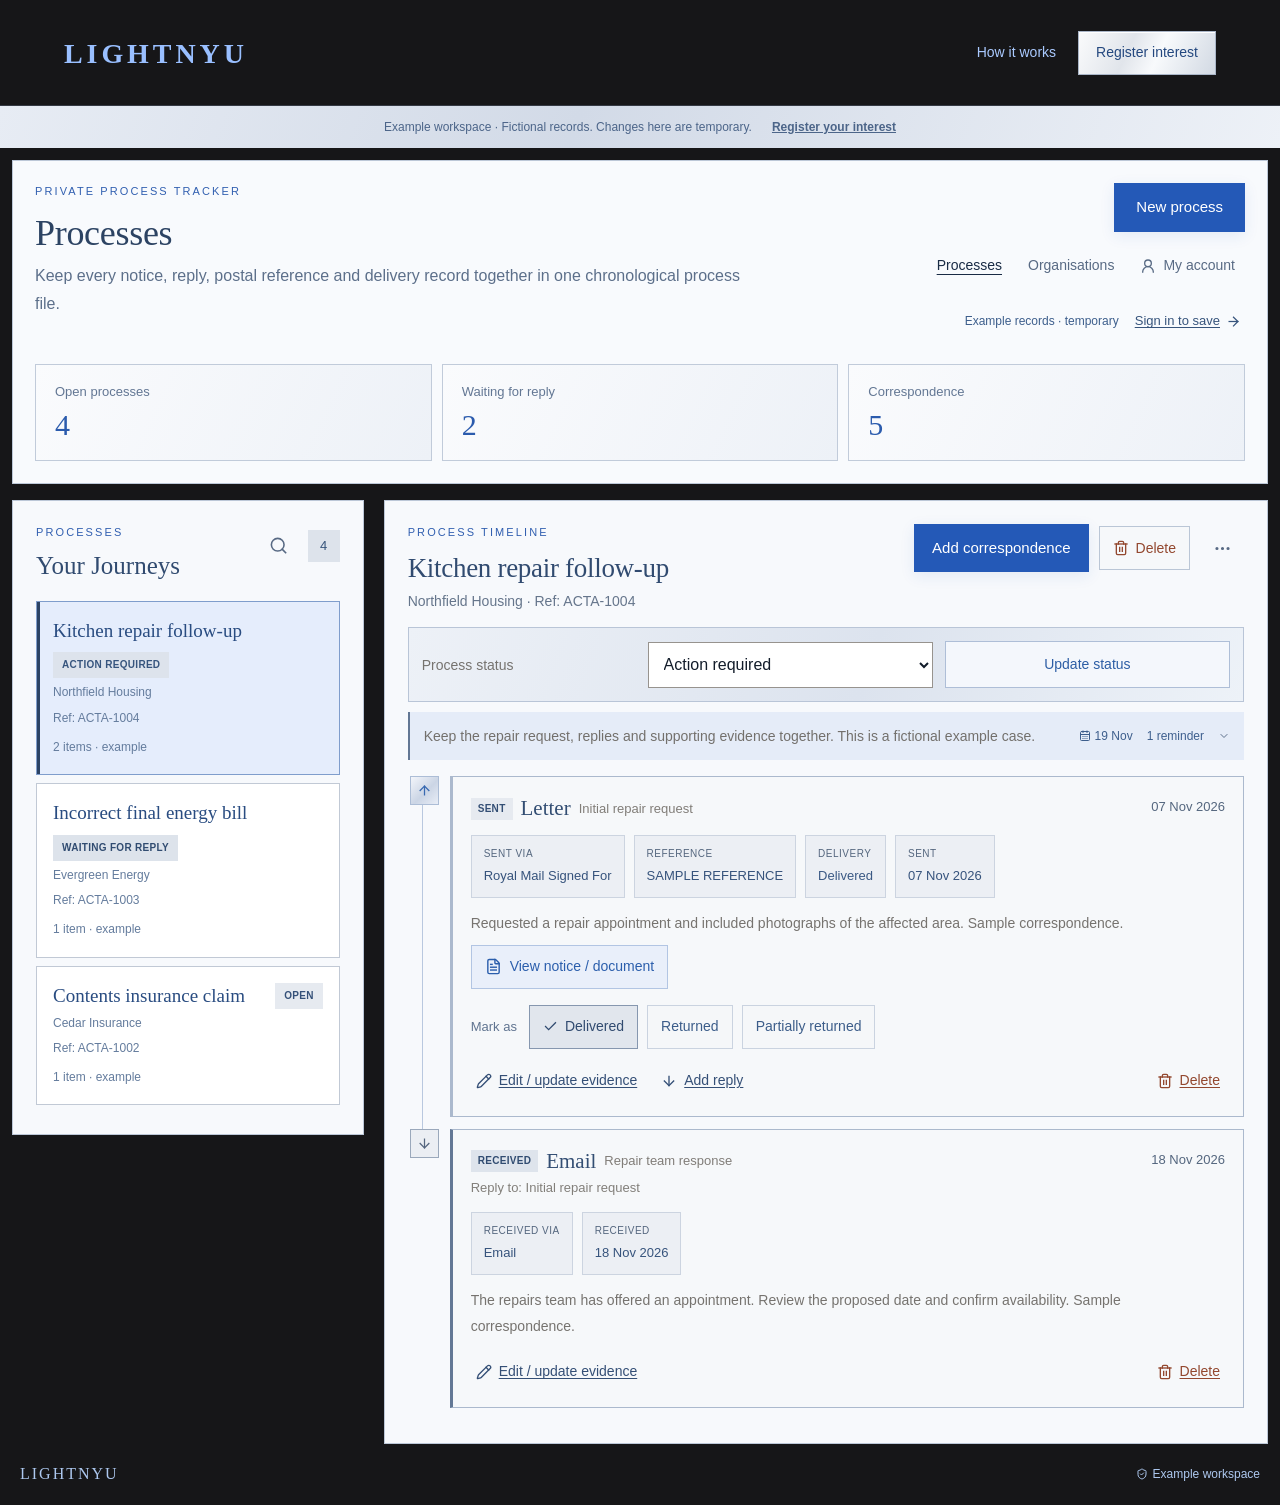
==== commit 73e9de4a: "Rebrand ACTA frontend as LIGHTNYU: wordmark, copy and favicon" ====
--- a/demo.html
+++ b/demo.html
@@ -1 +1 @@
-<!DOCTYPE html><html lang="en"><head><meta charset="utf-8"><meta name="viewport" content="width=device-width,initial-scale=1"><meta name="description" content="ACTA private club correspondence tracking and records"><meta name="theme-color" content="#040710"><link rel="stylesheet" href="./site.css"><link rel="stylesheet" href="./overrides.css"><link rel="icon" href="./favicon.svg"><title>ACTA — Private members’ club & correspondence workspace</title></head><body class="antialiased" data-page="demo"><div class="kinetic-grid"><canvas class="kinetic-grid-canvas" aria-hidden="true"></canvas><div class="kinetic-grid-content"><header class="website-header"><a class="brand" href="./index.html" aria-label="ACTA home"><span>ACTA</span></a><nav aria-label="Website navigation"><a class="header-how" href="./index.html#how-it-works">How it works</a><a class="site-button small" href="./index.html#register-interest">Register interest</a></nav></header><div class="demo-banner">Example workspace · Fictional records. Changes here are temporary.<a href="./index.html#register-interest">Register your interest</a></div><div class="simple-app"><main class="simple-main"><section class="journey-hero" aria-labelledby="page-title"><div class="simple-heading"><div><p class="eyebrow">Private process tracker</p><h1 id="page-title">Processes</h1><p class="page-intro">Keep every notice, reply, postal reference and delivery record together in one chronological process file.</p></div><div class="hero-tools"><button type="button" class="btn primary ">New process</button><nav aria-label="Workspace sections"><button aria-current="page">Processes</button><button>Organisations</button><a href="./index.html#register-interest"><svg xmlns="http://www.w3.org/2000/svg" width="13" height="13" viewBox="0 0 24 24" fill="none" stroke="currentColor" stroke-width="2" stroke-linecap="round" stroke-linejoin="round" class="lucide lucide-user-round" aria-hidden="true"><circle cx="12" cy="8" r="5"></circle><path d="M20 21a8 8 0 0 0-16 0"></path></svg>My account</a></nav><div class="workspace-note is-example"><span>Example records · temporary</span><button>Sign in to save<svg xmlns="http://www.w3.org/2000/svg" width="11" height="11" viewBox="0 0 24 24" fill="none" stroke="currentColor" stroke-width="2" stroke-linecap="round" stroke-linejoin="round" class="lucide lucide-arrow-right" aria-hidden="true"><path d="M5 12h14"></path><path d="m12 5 7 7-7 7"></path></svg></button></div></div></div><div class="journey-stats" aria-label="Journey overview"><div><span>Open processes</span><strong>4</strong></div><div><span>Waiting for reply</span><strong>2</strong></div><div><span>Correspondence</span><strong>5</strong></div></div></section><div class="journey-workspace has-processes mobile-list"><aside class="processes-panel"><div class="list-heading"><div><p class="eyebrow">Processes</p><h2>Your Journeys</h2></div><div class="list-tools"><button class="icon-btn" aria-label="Find or filter processes" aria-expanded="false"><svg xmlns="http://www.w3.org/2000/svg" width="15" height="15" viewBox="0 0 24 24" fill="none" stroke="currentColor" stroke-width="2" stroke-linecap="round" stroke-linejoin="round" class="lucide lucide-search" aria-hidden="true"><path d="m21 21-4.34-4.34"></path><circle cx="11" cy="11" r="8"></circle></svg></button><span class="process-count">4</span></div></div><div class="process-list"><button class="process-item selected" aria-pressed="true"><div class="process-item-top"><strong>Kitchen repair follow-up</strong><span class="status status-action"><i></i>Action required</span></div><span class="process-counterparty">Northfield Housing</span><small>Ref: ACTA-1004</small><span class="process-item-meta">2 items · updated 19 Nov 2026</span></button><button class="process-item " aria-pressed="false"><div class="process-item-top"><strong>Incorrect final energy bill</strong><span class="status status-waiting"><i></i>Waiting for reply</span></div><span class="process-counterparty">Evergreen Energy</span><small>Ref: ACTA-1003</small><span class="process-item-meta">1 item · updated 19 Nov 2026</span></button><button class="process-item " aria-pressed="false"><div class="process-item-top"><strong>Contents insurance claim</strong><span class="status status-open"><i></i>Open</span></div><span class="process-counterparty">Cedar Insurance</span><small>Ref: ACTA-1002</small><span class="process-item-meta">1 item · updated 19 Nov 2026</span></button><button class="process-item " aria-pressed="false"><div class="process-item-top"><strong>Council tax address update</strong><span class="status status-waiting"><i></i>Waiting for reply</span></div><span class="process-counterparty">Westborough Council</span><small>Ref: ACTA-1001</small><span class="process-item-meta">1 item · updated 19 Nov 2026</span></button></div></aside><section class="process-detail"><button class="back-to-list"><svg xmlns="http://www.w3.org/2000/svg" width="15" height="15" viewBox="0 0 24 24" fill="none" stroke="currentColor" stroke-width="2" stroke-linecap="round" stroke-linejoin="round" class="lucide lucide-arrow-left" aria-hidden="true"><path d="m12 19-7-7 7-7"></path><path d="M19 12H5"></path></svg>All processes</button><div class="process-detail-head"><div><p class="eyebrow">Process timeline</p><h2>Kitchen repair follow-up</h2><p>Northfield Housing <span>·</span> Ref: ACTA-1004</p></div><div class="process-head-actions"><button type="button" class="btn primary ">Add correspondence</button><button class="process-delete-button" type="button" aria-label="Delete process" title="Delete process"><svg xmlns="http://www.w3.org/2000/svg" width="15" height="15" viewBox="0 0 24 24" fill="none" stroke="currentColor" stroke-width="2" stroke-linecap="round" stroke-linejoin="round" class="lucide lucide-trash2 lucide-trash-2" aria-hidden="true"><path d="M10 11v6"></path><path d="M14 11v6"></path><path d="M19 6v14a2 2 0 0 1-2 2H7a2 2 0 0 1-2-2V6"></path><path d="M3 6h18"></path><path d="M8 6V4a2 2 0 0 1 2-2h4a2 2 0 0 1 2 2v2"></path></svg><span>Delete</span></button><div class="more-wrap"><button class="icon-btn" aria-label="More process options" aria-expanded="false"><svg xmlns="http://www.w3.org/2000/svg" width="20" height="20" viewBox="0 0 24 24" fill="none" stroke="currentColor" stroke-width="2" stroke-linecap="round" stroke-linejoin="round" class="lucide lucide-ellipsis" aria-hidden="true"><circle cx="12" cy="12" r="1"></circle><circle cx="19" cy="12" r="1"></circle><circle cx="5" cy="12" r="1"></circle></svg></button></div></div></div><form class="process-status-form"><div class="process-status-row"><label for="process-status">Process status</label><select id="process-status"><option>Open</option><option>Waiting for reply</option><option selected="">Action required</option><option>Closed</option></select><button type="submit" class="btn secondary ">Update status</button></div></form><details class="process-notes"><summary aria-label="Notes &amp; follow-up"><span class="process-notes-label">Keep the repair request, replies and supporting evidence together. This is a fictional example case.</span><span><svg xmlns="http://www.w3.org/2000/svg" width="12" height="12" viewBox="0 0 24 24" fill="none" stroke="currentColor" stroke-width="2" stroke-linecap="round" stroke-linejoin="round" class="lucide lucide-calendar-days" aria-hidden="true"><path d="M8 2v3"></path><path d="M16 2v3"></path><rect x="3" y="3" width="18" height="18" rx="2"></rect><path d="M3 9h18"></path><path d="M8 13h.01"></path><path d="M12 13h.01"></path><path d="M16 13h.01"></path><path d="M8 17h.01"></path><path d="M12 17h.01"></path><path d="M16 17h.01"></path></svg>19 Nov</span><b>1 reminder</b><svg xmlns="http://www.w3.org/2000/svg" width="12" height="12" viewBox="0 0 24 24" fill="none" stroke="currentColor" stroke-width="2" stroke-linecap="round" stroke-linejoin="round" class="lucide lucide-chevron-down notes-chevron" aria-hidden="true"><path d="m6 9 6 6 6-6"></path></svg></summary><div><p>Keep the repair request, replies and supporting evidence together. This is a fictional example case.</p><p><strong>Next step:</strong> Review the latest reply and confirm an appointment · 19 November 2026</p><label class="simple-task "><input type="checkbox"/><span>Confirm the repair appointment<small>19 November 2026</small></span></label><button class="text-link"><svg xmlns="http://www.w3.org/2000/svg" width="13" height="13" viewBox="0 0 24 24" fill="none" stroke="currentColor" stroke-width="2" stroke-linecap="round" stroke-linejoin="round" class="lucide lucide-pencil" aria-hidden="true"><path d="M21.174 6.812a1 1 0 0 0-3.986-3.987L3.842 16.174a2 2 0 0 0-.5.83l-1.321 4.352a.5.5 0 0 0 .623.622l4.353-1.32a2 2 0 0 0 .83-.497z"></path><path d="m15 5 4 4"></path></svg>Edit notes &amp; follow-up</button></div></details><div class="timeline-heading sr-only"><h3>Correspondence</h3><span>2 items · oldest first</span></div><div class="simple-timeline"><article class="simple-entry sent" id="entry-sample-entry-1"><span class="entry-rail"><svg xmlns="http://www.w3.org/2000/svg" width="15" height="15" viewBox="0 0 24 24" fill="none" stroke="currentColor" stroke-width="2" stroke-linecap="round" stroke-linejoin="round" class="lucide lucide-arrow-up" aria-hidden="true"><path d="m5 12 7-7 7 7"></path><path d="M12 19V5"></path></svg></span><div class="simple-entry-card"><div class="entry-head"><div><span class="entry-direction sent">Sent</span><strong>Letter</strong><span class="entry-subject">Initial repair request</span></div><time dateTime="2026-11-07">07 Nov 2026</time></div><dl class="entry-facts"><div><dt>Sent via</dt><dd>Royal Mail Signed For</dd></div><div><dt>Reference</dt><dd>SAMPLE REFERENCE</dd></div><div><dt>Delivery</dt><dd class="delivered"><svg xmlns="http://www.w3.org/2000/svg" width="13" height="13" viewBox="0 0 24 24" fill="none" stroke="currentColor" stroke-width="2" stroke-linecap="round" stroke-linejoin="round" class="lucide lucide-check-check" aria-hidden="true"><path d="M18 6 7 17l-5-5"></path><path d="m22 10-7.5 7.5L13 16"></path></svg> Delivered</dd></div><div><dt>Sent</dt><dd>07 Nov 2026</dd></div><div><dt>Delivered</dt><dd>09 Nov 2026</dd></div></dl><p class="entry-notes">Requested a repair appointment and included photographs of the affected area. Sample correspondence.</p><div class="entry-files"><button class="evidence-file"><svg xmlns="http://www.w3.org/2000/svg" width="16" height="16" viewBox="0 0 24 24" fill="none" stroke="currentColor" stroke-width="2" stroke-linecap="round" stroke-linejoin="round" class="lucide lucide-file-text" aria-hidden="true"><path d="M6 22a2 2 0 0 1-2-2V4a2 2 0 0 1 2-2h8a2.4 2.4 0 0 1 1.704.706l3.588 3.588A2.4 2.4 0 0 1 20 8v12a2 2 0 0 1-2 2z"></path><path d="M14 2v5a1 1 0 0 0 1 1h5"></path><path d="M10 9H8"></path><path d="M16 13H8"></path><path d="M16 17H8"></path></svg><span>View notice / document</span><span class="file-view">View</span></button></div><div class="delivery-actions" role="group" aria-label="Delivery outcome for Initial repair request" aria-busy="false"><span>Mark as</span><button type="button" aria-pressed="true" title="Click again to clear"><svg xmlns="http://www.w3.org/2000/svg" width="12" height="12" viewBox="0 0 24 24" fill="none" stroke="currentColor" stroke-width="2" stroke-linecap="round" stroke-linejoin="round" class="lucide lucide-check" aria-hidden="true"><path d="M20 6 9 17l-5-5"></path></svg> Delivered</button><button type="button" aria-pressed="false"> Returned</button><button type="button" aria-pressed="false"> Partially returned</button></div><div class="entry-actions"><button><svg xmlns="http://www.w3.org/2000/svg" width="13" height="13" viewBox="0 0 24 24" fill="none" stroke="currentColor" stroke-width="2" stroke-linecap="round" stroke-linejoin="round" class="lucide lucide-pencil" aria-hidden="true"><path d="M21.174 6.812a1 1 0 0 0-3.986-3.987L3.842 16.174a2 2 0 0 0-.5.83l-1.321 4.352a.5.5 0 0 0 .623.622l4.353-1.32a2 2 0 0 0 .83-.497z"></path><path d="m15 5 4 4"></path></svg>Edit / update evidence</button><button><svg xmlns="http://www.w3.org/2000/svg" width="13" height="13" viewBox="0 0 24 24" fill="none" stroke="currentColor" stroke-width="2" stroke-linecap="round" stroke-linejoin="round" class="lucide lucide-arrow-down" aria-hidden="true"><path d="M12 5v14"></path><path d="m19 12-7 7-7-7"></path></svg>Add reply</button><button type="button" class="delete-entry" aria-label="Delete correspondence: Initial repair request"><svg xmlns="http://www.w3.org/2000/svg" width="12" height="12" viewBox="0 0 24 24" fill="none" stroke="currentColor" stroke-width="2" stroke-linecap="round" stroke-linejoin="round" class="lucide lucide-trash2 lucide-trash-2" aria-hidden="true"><path d="M10 11v6"></path><path d="M14 11v6"></path><path d="M19 6v14a2 2 0 0 1-2 2H7a2 2 0 0 1-2-2V6"></path><path d="M3 6h18"></path><path d="M8 6V4a2 2 0 0 1 2-2h4a2 2 0 0 1 2 2v2"></path></svg>Delete</button></div></div></article><article class="simple-entry received" id="entry-sample-entry-2"><span class="entry-rail"><svg xmlns="http://www.w3.org/2000/svg" width="15" height="15" viewBox="0 0 24 24" fill="none" stroke="currentColor" stroke-width="2" stroke-linecap="round" stroke-linejoin="round" class="lucide lucide-arrow-down" aria-hidden="true"><path d="M12 5v14"></path><path d="m19 12-7 7-7-7"></path></svg></span><div class="simple-entry-card"><div class="entry-head"><div><span class="entry-direction received">Received</span><strong>Email</strong><span class="entry-subject">Repair team response</span></div><time dateTime="2026-11-18">18 Nov 2026</time></div><p class="reply-reference">Reply to: Initial repair request</p><dl class="entry-facts"><div><dt>Received via</dt><dd>Email</dd></div><div><dt>Received</dt><dd>18 Nov 2026</dd></div></dl><p class="entry-notes">The repairs team has offered an appointment. Review the proposed date and confirm availability. Sample correspondence.</p><div class="entry-actions"><button><svg xmlns="http://www.w3.org/2000/svg" width="13" height="13" viewBox="0 0 24 24" fill="none" stroke="currentColor" stroke-width="2" stroke-linecap="round" stroke-linejoin="round" class="lucide lucide-pencil" aria-hidden="true"><path d="M21.174 6.812a1 1 0 0 0-3.986-3.987L3.842 16.174a2 2 0 0 0-.5.83l-1.321 4.352a.5.5 0 0 0 .623.622l4.353-1.32a2 2 0 0 0 .83-.497z"></path><path d="m15 5 4 4"></path></svg>Edit / update evidence</button><button type="button" class="delete-entry" aria-label="Delete correspondence: Repair team response"><svg xmlns="http://www.w3.org/2000/svg" width="12" height="12" viewBox="0 0 24 24" fill="none" stroke="currentColor" stroke-width="2" stroke-linecap="round" stroke-linejoin="round" class="lucide lucide-trash2 lucide-trash-2" aria-hidden="true"><path d="M10 11v6"></path><path d="M14 11v6"></path><path d="M19 6v14a2 2 0 0 1-2 2H7a2 2 0 0 1-2-2V6"></path><path d="M3 6h18"></path><path d="M8 6V4a2 2 0 0 1 2-2h4a2 2 0 0 1 2 2v2"></path></svg>Delete</button></div></div></article></div></section></div><footer class="simple-footer"><span>ACTA</span><span><svg xmlns="http://www.w3.org/2000/svg" width="12" height="12" viewBox="0 0 24 24" fill="none" stroke="currentColor" stroke-width="2" stroke-linecap="round" stroke-linejoin="round" class="lucide lucide-shield-check" aria-hidden="true"><path d="M20 13c0 5-3.5 7.5-7.66 8.95a1 1 0 0 1-.67-.01C7.5 20.5 4 18 4 13V6a1 1 0 0 1 1-1c2 0 4.5-1.2 6.24-2.72a1.17 1.17 0 0 1 1.52 0C14.51 3.81 17 5 19 5a1 1 0 0 1 1 1z"></path><path d="m9 12 2 2 4-4"></path></svg>Example workspace</span></footer></main></div></div></div><script src="./app.js" defer></script></body></html>+<!DOCTYPE html><html lang="en"><head><meta charset="utf-8"><meta name="viewport" content="width=device-width,initial-scale=1"><meta name="description" content="LIGHTNYU private club correspondence tracking and records"><meta name="theme-color" content="#040710"><link rel="stylesheet" href="./site.css"><link rel="stylesheet" href="./overrides.css"><link rel="icon" href="./favicon.svg"><title>LIGHTNYU — Private members’ club & correspondence workspace</title></head><body class="antialiased" data-page="demo"><div class="kinetic-grid"><canvas class="kinetic-grid-canvas" aria-hidden="true"></canvas><div class="kinetic-grid-content"><header class="website-header"><a class="brand" href="./index.html" aria-label="LIGHTNYU home"><span>LIGHTNYU</span></a><nav aria-label="Website navigation"><a class="header-how" href="./index.html#how-it-works">How it works</a><a class="site-button small" href="./index.html#register-interest">Register interest</a></nav></header><div class="demo-banner">Example workspace · Fictional records. Changes here are temporary.<a href="./index.html#register-interest">Register your interest</a></div><div class="simple-app"><main class="simple-main"><section class="journey-hero" aria-labelledby="page-title"><div class="simple-heading"><div><p class="eyebrow">Private process tracker</p><h1 id="page-title">Processes</h1><p class="page-intro">Keep every notice, reply, postal reference and delivery record together in one chronological process file.</p></div><div class="hero-tools"><button type="button" class="btn primary ">New process</button><nav aria-label="Workspace sections"><button aria-current="page">Processes</button><button>Organisations</button><a href="./index.html#register-interest"><svg xmlns="http://www.w3.org/2000/svg" width="13" height="13" viewBox="0 0 24 24" fill="none" stroke="currentColor" stroke-width="2" stroke-linecap="round" stroke-linejoin="round" class="lucide lucide-user-round" aria-hidden="true"><circle cx="12" cy="8" r="5"></circle><path d="M20 21a8 8 0 0 0-16 0"></path></svg>My account</a></nav><div class="workspace-note is-example"><span>Example records · temporary</span><button>Sign in to save<svg xmlns="http://www.w3.org/2000/svg" width="11" height="11" viewBox="0 0 24 24" fill="none" stroke="currentColor" stroke-width="2" stroke-linecap="round" stroke-linejoin="round" class="lucide lucide-arrow-right" aria-hidden="true"><path d="M5 12h14"></path><path d="m12 5 7 7-7 7"></path></svg></button></div></div></div><div class="journey-stats" aria-label="Journey overview"><div><span>Open processes</span><strong>4</strong></div><div><span>Waiting for reply</span><strong>2</strong></div><div><span>Correspondence</span><strong>5</strong></div></div></section><div class="journey-workspace has-processes mobile-list"><aside class="processes-panel"><div class="list-heading"><div><p class="eyebrow">Processes</p><h2>Your Journeys</h2></div><div class="list-tools"><button class="icon-btn" aria-label="Find or filter processes" aria-expanded="false"><svg xmlns="http://www.w3.org/2000/svg" width="15" height="15" viewBox="0 0 24 24" fill="none" stroke="currentColor" stroke-width="2" stroke-linecap="round" stroke-linejoin="round" class="lucide lucide-search" aria-hidden="true"><path d="m21 21-4.34-4.34"></path><circle cx="11" cy="11" r="8"></circle></svg></button><span class="process-count">4</span></div></div><div class="process-list"><button class="process-item selected" aria-pressed="true"><div class="process-item-top"><strong>Kitchen repair follow-up</strong><span class="status status-action"><i></i>Action required</span></div><span class="process-counterparty">Northfield Housing</span><small>Ref: LNY-1004</small><span class="process-item-meta">2 items · updated 19 Nov 2026</span></button><button class="process-item " aria-pressed="false"><div class="process-item-top"><strong>Incorrect final energy bill</strong><span class="status status-waiting"><i></i>Waiting for reply</span></div><span class="process-counterparty">Evergreen Energy</span><small>Ref: LNY-1003</small><span class="process-item-meta">1 item · updated 19 Nov 2026</span></button><button class="process-item " aria-pressed="false"><div class="process-item-top"><strong>Contents insurance claim</strong><span class="status status-open"><i></i>Open</span></div><span class="process-counterparty">Cedar Insurance</span><small>Ref: LNY-1002</small><span class="process-item-meta">1 item · updated 19 Nov 2026</span></button><button class="process-item " aria-pressed="false"><div class="process-item-top"><strong>Council tax address update</strong><span class="status status-waiting"><i></i>Waiting for reply</span></div><span class="process-counterparty">Westborough Council</span><small>Ref: LNY-1001</small><span class="process-item-meta">1 item · updated 19 Nov 2026</span></button></div></aside><section class="process-detail"><button class="back-to-list"><svg xmlns="http://www.w3.org/2000/svg" width="15" height="15" viewBox="0 0 24 24" fill="none" stroke="currentColor" stroke-width="2" stroke-linecap="round" stroke-linejoin="round" class="lucide lucide-arrow-left" aria-hidden="true"><path d="m12 19-7-7 7-7"></path><path d="M19 12H5"></path></svg>All processes</button><div class="process-detail-head"><div><p class="eyebrow">Process timeline</p><h2>Kitchen repair follow-up</h2><p>Northfield Housing <span>·</span> Ref: LNY-1004</p></div><div class="process-head-actions"><button type="button" class="btn primary ">Add correspondence</button><button class="process-delete-button" type="button" aria-label="Delete process" title="Delete process"><svg xmlns="http://www.w3.org/2000/svg" width="15" height="15" viewBox="0 0 24 24" fill="none" stroke="currentColor" stroke-width="2" stroke-linecap="round" stroke-linejoin="round" class="lucide lucide-trash2 lucide-trash-2" aria-hidden="true"><path d="M10 11v6"></path><path d="M14 11v6"></path><path d="M19 6v14a2 2 0 0 1-2 2H7a2 2 0 0 1-2-2V6"></path><path d="M3 6h18"></path><path d="M8 6V4a2 2 0 0 1 2-2h4a2 2 0 0 1 2 2v2"></path></svg><span>Delete</span></button><div class="more-wrap"><button class="icon-btn" aria-label="More process options" aria-expanded="false"><svg xmlns="http://www.w3.org/2000/svg" width="20" height="20" viewBox="0 0 24 24" fill="none" stroke="currentColor" stroke-width="2" stroke-linecap="round" stroke-linejoin="round" class="lucide lucide-ellipsis" aria-hidden="true"><circle cx="12" cy="12" r="1"></circle><circle cx="19" cy="12" r="1"></circle><circle cx="5" cy="12" r="1"></circle></svg></button></div></div></div><form class="process-status-form"><div class="process-status-row"><label for="process-status">Process status</label><select id="process-status"><option>Open</option><option>Waiting for reply</option><option selected="">Action required</option><option>Closed</option></select><button type="submit" class="btn secondary ">Update status</button></div></form><details class="process-notes"><summary aria-label="Notes &amp; follow-up"><span class="process-notes-label">Keep the repair request, replies and supporting evidence together. This is a fictional example case.</span><span><svg xmlns="http://www.w3.org/2000/svg" width="12" height="12" viewBox="0 0 24 24" fill="none" stroke="currentColor" stroke-width="2" stroke-linecap="round" stroke-linejoin="round" class="lucide lucide-calendar-days" aria-hidden="true"><path d="M8 2v3"></path><path d="M16 2v3"></path><rect x="3" y="3" width="18" height="18" rx="2"></rect><path d="M3 9h18"></path><path d="M8 13h.01"></path><path d="M12 13h.01"></path><path d="M16 13h.01"></path><path d="M8 17h.01"></path><path d="M12 17h.01"></path><path d="M16 17h.01"></path></svg>19 Nov</span><b>1 reminder</b><svg xmlns="http://www.w3.org/2000/svg" width="12" height="12" viewBox="0 0 24 24" fill="none" stroke="currentColor" stroke-width="2" stroke-linecap="round" stroke-linejoin="round" class="lucide lucide-chevron-down notes-chevron" aria-hidden="true"><path d="m6 9 6 6 6-6"></path></svg></summary><div><p>Keep the repair request, replies and supporting evidence together. This is a fictional example case.</p><p><strong>Next step:</strong> Review the latest reply and confirm an appointment · 19 November 2026</p><label class="simple-task "><input type="checkbox"/><span>Confirm the repair appointment<small>19 November 2026</small></span></label><button class="text-link"><svg xmlns="http://www.w3.org/2000/svg" width="13" height="13" viewBox="0 0 24 24" fill="none" stroke="currentColor" stroke-width="2" stroke-linecap="round" stroke-linejoin="round" class="lucide lucide-pencil" aria-hidden="true"><path d="M21.174 6.812a1 1 0 0 0-3.986-3.987L3.842 16.174a2 2 0 0 0-.5.83l-1.321 4.352a.5.5 0 0 0 .623.622l4.353-1.32a2 2 0 0 0 .83-.497z"></path><path d="m15 5 4 4"></path></svg>Edit notes &amp; follow-up</button></div></details><div class="timeline-heading sr-only"><h3>Correspondence</h3><span>2 items · oldest first</span></div><div class="simple-timeline"><article class="simple-entry sent" id="entry-sample-entry-1"><span class="entry-rail"><svg xmlns="http://www.w3.org/2000/svg" width="15" height="15" viewBox="0 0 24 24" fill="none" stroke="currentColor" stroke-width="2" stroke-linecap="round" stroke-linejoin="round" class="lucide lucide-arrow-up" aria-hidden="true"><path d="m5 12 7-7 7 7"></path><path d="M12 19V5"></path></svg></span><div class="simple-entry-card"><div class="entry-head"><div><span class="entry-direction sent">Sent</span><strong>Letter</strong><span class="entry-subject">Initial repair request</span></div><time dateTime="2026-11-07">07 Nov 2026</time></div><dl class="entry-facts"><div><dt>Sent via</dt><dd>Royal Mail Signed For</dd></div><div><dt>Reference</dt><dd>SAMPLE REFERENCE</dd></div><div><dt>Delivery</dt><dd class="delivered"><svg xmlns="http://www.w3.org/2000/svg" width="13" height="13" viewBox="0 0 24 24" fill="none" stroke="currentColor" stroke-width="2" stroke-linecap="round" stroke-linejoin="round" class="lucide lucide-check-check" aria-hidden="true"><path d="M18 6 7 17l-5-5"></path><path d="m22 10-7.5 7.5L13 16"></path></svg> Delivered</dd></div><div><dt>Sent</dt><dd>07 Nov 2026</dd></div><div><dt>Delivered</dt><dd>09 Nov 2026</dd></div></dl><p class="entry-notes">Requested a repair appointment and included photographs of the affected area. Sample correspondence.</p><div class="entry-files"><button class="evidence-file"><svg xmlns="http://www.w3.org/2000/svg" width="16" height="16" viewBox="0 0 24 24" fill="none" stroke="currentColor" stroke-width="2" stroke-linecap="round" stroke-linejoin="round" class="lucide lucide-file-text" aria-hidden="true"><path d="M6 22a2 2 0 0 1-2-2V4a2 2 0 0 1 2-2h8a2.4 2.4 0 0 1 1.704.706l3.588 3.588A2.4 2.4 0 0 1 20 8v12a2 2 0 0 1-2 2z"></path><path d="M14 2v5a1 1 0 0 0 1 1h5"></path><path d="M10 9H8"></path><path d="M16 13H8"></path><path d="M16 17H8"></path></svg><span>View notice / document</span><span class="file-view">View</span></button></div><div class="delivery-actions" role="group" aria-label="Delivery outcome for Initial repair request" aria-busy="false"><span>Mark as</span><button type="button" aria-pressed="true" title="Click again to clear"><svg xmlns="http://www.w3.org/2000/svg" width="12" height="12" viewBox="0 0 24 24" fill="none" stroke="currentColor" stroke-width="2" stroke-linecap="round" stroke-linejoin="round" class="lucide lucide-check" aria-hidden="true"><path d="M20 6 9 17l-5-5"></path></svg> Delivered</button><button type="button" aria-pressed="false"> Returned</button><button type="button" aria-pressed="false"> Partially returned</button></div><div class="entry-actions"><button><svg xmlns="http://www.w3.org/2000/svg" width="13" height="13" viewBox="0 0 24 24" fill="none" stroke="currentColor" stroke-width="2" stroke-linecap="round" stroke-linejoin="round" class="lucide lucide-pencil" aria-hidden="true"><path d="M21.174 6.812a1 1 0 0 0-3.986-3.987L3.842 16.174a2 2 0 0 0-.5.83l-1.321 4.352a.5.5 0 0 0 .623.622l4.353-1.32a2 2 0 0 0 .83-.497z"></path><path d="m15 5 4 4"></path></svg>Edit / update evidence</button><button><svg xmlns="http://www.w3.org/2000/svg" width="13" height="13" viewBox="0 0 24 24" fill="none" stroke="currentColor" stroke-width="2" stroke-linecap="round" stroke-linejoin="round" class="lucide lucide-arrow-down" aria-hidden="true"><path d="M12 5v14"></path><path d="m19 12-7 7-7-7"></path></svg>Add reply</button><button type="button" class="delete-entry" aria-label="Delete correspondence: Initial repair request"><svg xmlns="http://www.w3.org/2000/svg" width="12" height="12" viewBox="0 0 24 24" fill="none" stroke="currentColor" stroke-width="2" stroke-linecap="round" stroke-linejoin="round" class="lucide lucide-trash2 lucide-trash-2" aria-hidden="true"><path d="M10 11v6"></path><path d="M14 11v6"></path><path d="M19 6v14a2 2 0 0 1-2 2H7a2 2 0 0 1-2-2V6"></path><path d="M3 6h18"></path><path d="M8 6V4a2 2 0 0 1 2-2h4a2 2 0 0 1 2 2v2"></path></svg>Delete</button></div></div></article><article class="simple-entry received" id="entry-sample-entry-2"><span class="entry-rail"><svg xmlns="http://www.w3.org/2000/svg" width="15" height="15" viewBox="0 0 24 24" fill="none" stroke="currentColor" stroke-width="2" stroke-linecap="round" stroke-linejoin="round" class="lucide lucide-arrow-down" aria-hidden="true"><path d="M12 5v14"></path><path d="m19 12-7 7-7-7"></path></svg></span><div class="simple-entry-card"><div class="entry-head"><div><span class="entry-direction received">Received</span><strong>Email</strong><span class="entry-subject">Repair team response</span></div><time dateTime="2026-11-18">18 Nov 2026</time></div><p class="reply-reference">Reply to: Initial repair request</p><dl class="entry-facts"><div><dt>Received via</dt><dd>Email</dd></div><div><dt>Received</dt><dd>18 Nov 2026</dd></div></dl><p class="entry-notes">The repairs team has offered an appointment. Review the proposed date and confirm availability. Sample correspondence.</p><div class="entry-actions"><button><svg xmlns="http://www.w3.org/2000/svg" width="13" height="13" viewBox="0 0 24 24" fill="none" stroke="currentColor" stroke-width="2" stroke-linecap="round" stroke-linejoin="round" class="lucide lucide-pencil" aria-hidden="true"><path d="M21.174 6.812a1 1 0 0 0-3.986-3.987L3.842 16.174a2 2 0 0 0-.5.83l-1.321 4.352a.5.5 0 0 0 .623.622l4.353-1.32a2 2 0 0 0 .83-.497z"></path><path d="m15 5 4 4"></path></svg>Edit / update evidence</button><button type="button" class="delete-entry" aria-label="Delete correspondence: Repair team response"><svg xmlns="http://www.w3.org/2000/svg" width="12" height="12" viewBox="0 0 24 24" fill="none" stroke="currentColor" stroke-width="2" stroke-linecap="round" stroke-linejoin="round" class="lucide lucide-trash2 lucide-trash-2" aria-hidden="true"><path d="M10 11v6"></path><path d="M14 11v6"></path><path d="M19 6v14a2 2 0 0 1-2 2H7a2 2 0 0 1-2-2V6"></path><path d="M3 6h18"></path><path d="M8 6V4a2 2 0 0 1 2-2h4a2 2 0 0 1 2 2v2"></path></svg>Delete</button></div></div></article></div></section></div><footer class="simple-footer"><span>LIGHTNYU</span><span><svg xmlns="http://www.w3.org/2000/svg" width="12" height="12" viewBox="0 0 24 24" fill="none" stroke="currentColor" stroke-width="2" stroke-linecap="round" stroke-linejoin="round" class="lucide lucide-shield-check" aria-hidden="true"><path d="M20 13c0 5-3.5 7.5-7.66 8.95a1 1 0 0 1-.67-.01C7.5 20.5 4 18 4 13V6a1 1 0 0 1 1-1c2 0 4.5-1.2 6.24-2.72a1.17 1.17 0 0 1 1.52 0C14.51 3.81 17 5 19 5a1 1 0 0 1 1 1z"></path><path d="m9 12 2 2 4-4"></path></svg>Example workspace</span></footer></main></div></div></div><script src="./app.js" defer></script></body></html>
--- a/overrides.css
+++ b/overrides.css
@@ -37,3 +37,191 @@
 .acta-editor-list>button{width:100%;border:1px solid #c5d2e4;text-align:left;background:#f8fbff;padding:12px;color:#234a78;cursor:pointer}
 @media(prefers-reduced-motion:reduce){html{scroll-behavior:auto}}
 
+
+/* 19 November ACTA refinements — blue illuminated background, no decorative A. */
+body[data-page="home"]{background:#02091c!important}
+body[data-page="home"] .acta-launch{background:transparent!important}
+body[data-page="home"] .launch-light-scene{background:#02091c!important}
+body[data-page="home"] .launch-light-fallback{
+  background:radial-gradient(ellipse 55% 45% at 10% 76%,rgba(19,91,248,.29) 0%,rgba(9,43,129,.13) 48%,transparent 100%),
+             radial-gradient(ellipse 47% 46% at 82% 44%,rgba(40,92,226,.22),transparent 89%)!important;
+}
+body[data-page="home"] .launch-light-fallback::before{
+  background:linear-gradient(90deg,rgba(22,87,240,.77) 0%,rgba(44,138,255,.87) 41%,rgba(45,90,230,.65) 78%,rgba(61,79,205,.34) 100%)!important;
+  box-shadow:0 0 75px 22px rgba(21,85,235,.24),0 0 155px 50px rgba(15,58,169,.12)!important;
+}
+body[data-page="home"] .launch-brand svg,
+body[data-page="demo"] .website-header .brand svg,
+body[data-page="login"] .website-header .brand svg{display:none!important}
+body[data-page="home"] .launch-brand{gap:0!important}
+body[data-page="home"] .launch-card:after{
+  background:linear-gradient(100deg,rgba(30,107,241,.21),rgba(45,81,206,.11),rgba(40,149,255,.12))!important;
+}
+body[data-page="home"] .launch-assurance-icons,
+body[data-page="home"] .launch-login{display:none!important}
+
+
+/* ACTA homepage: larger central navigation, inward branding and right-side
+   correspondence description. Form controls move together slightly left. */
+body[data-page="home"] .launch-header {
+  top:0;
+  left:0;
+  right:0;
+  min-height:102px;
+  padding:12px clamp(28px,8.25vw,170px);
+  display:grid;
+  grid-template-columns:minmax(0,1fr) auto minmax(0,1fr);
+  align-items:center;
+  gap:clamp(22px,3vw,54px);
+  background:linear-gradient(180deg,rgba(2,9,29,.94),rgba(3,14,38,.72));
+  border-bottom:1px solid rgba(145,183,244,.18);
+}
+body[data-page="home"] .launch-header .launch-brand {
+  justify-self:start;
+  margin:0;
+  font-size:1.45rem;
+  line-height:1.2;
+  font-weight:600;
+  letter-spacing:.16em;
+  min-height:56px;
+  white-space:nowrap;
+}
+body[data-page="home"] .launch-header .launch-navigation {
+  position:relative;
+  top:auto;
+  left:auto;
+  transform:none;
+  justify-self:center;
+  width:max-content;
+  max-width:100%;
+}
+body[data-page="home"] .launch-header .launch-navigation nav {
+  min-height:62px;
+  align-items:center;
+  gap:6px;
+  padding:8px 12px;
+  border:1px solid rgba(157,189,237,.27);
+  background:rgba(6,18,43,.65);
+  box-shadow:0 12px 28px rgba(0,0,0,.12);
+}
+body[data-page="home"] .launch-header .launch-navigation nav a {
+  min-height:44px;
+  font-size:14px;
+  line-height:1.3;
+  padding:11px 13px;
+  letter-spacing:.005em;
+}
+body[data-page="home"] .launch-header .launch-navigation nav a.is-active {
+  border-color:rgba(145,186,248,.42);
+  background:rgba(47,89,153,.23);
+}
+body[data-page="home"] .launch-header-summary {
+  margin:0;
+  justify-self:end;
+  width:max-content;
+  max-width:260px;
+  text-align:right;
+  color:#b1c6ea;
+  font:400 13px/1.55 Arial,sans-serif;
+  letter-spacing:.015em;
+}
+body[data-page="home"] .launch-header-summary span {
+  display:block;
+  font-weight:600;
+  color:#e0ecff;
+}
+body[data-page="home"] .launch-card .launch-input-row {
+  position:relative;
+  left:-17px;
+}
+@media(max-width:1150px) and (min-width:821px) {
+  body[data-page="home"] .launch-header {
+    padding-inline:clamp(28px,4vw,56px);
+    gap:16px;
+  }
+  body[data-page="home"] .launch-header .launch-navigation nav {
+    padding:7px;
+    gap:1px;
+  }
+  body[data-page="home"] .launch-header .launch-navigation nav a {
+    padding:9px 10px;
+    font-size:12px;
+  }
+  body[data-page="home"] .launch-header-summary {
+    font-size:11px;
+    max-width:184px;
+  }
+  body[data-page="home"] .launch-header .launch-brand {
+    font-size:1.22rem;
+  }
+}
+@media(max-width:820px) {
+  body[data-page="home"] .launch-header {
+    top:0;
+    left:0;
+    right:0;
+    min-height:144px;
+    padding:15px 24px 12px;
+    grid-template-columns:1fr 1fr;
+    grid-template-rows:auto auto;
+    gap:8px 14px;
+    align-items:center;
+  }
+  body[data-page="home"] .launch-header .launch-brand {
+    grid-column:1;
+    grid-row:1;
+    font-size:1.17rem;
+    min-height:40px;
+  }
+  body[data-page="home"] .launch-header-summary {
+    grid-column:2;
+    grid-row:1;
+    max-width:185px;
+    font-size:11px;
+    line-height:1.35;
+  }
+  body[data-page="home"] .launch-header .launch-navigation {
+    grid-column:1 / -1;
+    grid-row:2;
+    width:100%;
+    max-width:650px;
+  }
+  body[data-page="home"] .launch-header .launch-navigation nav {
+    display:flex;
+    width:100%;
+    min-height:49px;
+    gap:2px;
+    padding:5px;
+    justify-content:space-between;
+  }
+  body[data-page="home"] .launch-header .launch-navigation nav a {
+    flex:1;
+    text-align:center;
+    min-width:0;
+    min-height:38px;
+    padding:8px 5px;
+    font-size:clamp(10px,1.7vw,13px);
+  }
+  body[data-page="home"] .launch-stage {
+    padding-top:185px;
+  }
+  body[data-page="home"] .launch-card .launch-input-row {
+    left:-10px;
+  }
+}
+@media(max-width:480px) {
+  body[data-page="home"] .launch-header {
+    padding-inline:16px;
+  }
+  body[data-page="home"] .launch-header-summary {
+    font-size:10px;
+    max-width:170px;
+  }
+  body[data-page="home"] .launch-header .launch-navigation nav a {
+    font-size:clamp(9px,2.5vw,11px);
+    padding:8px 2px;
+  }
+  body[data-page="home"] .launch-card .launch-input-row {
+    left:-8px;
+  }
+}
